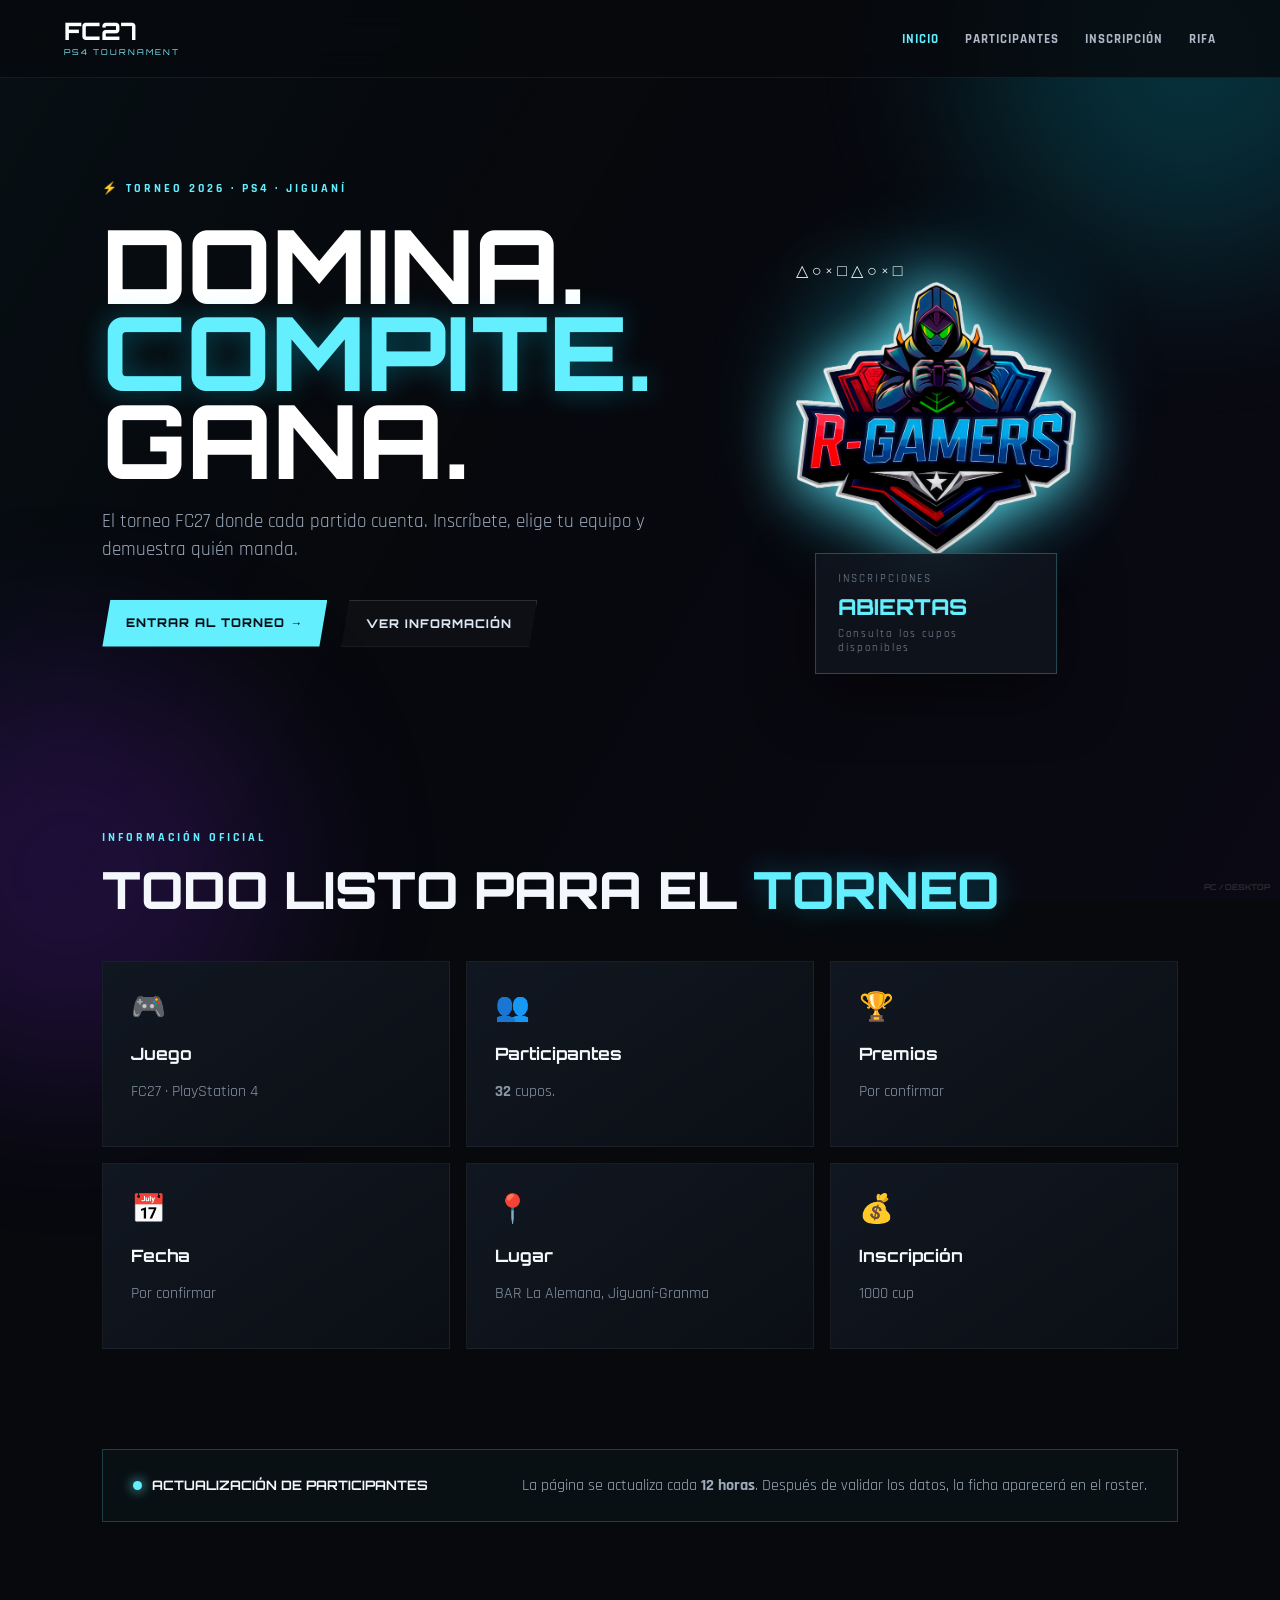
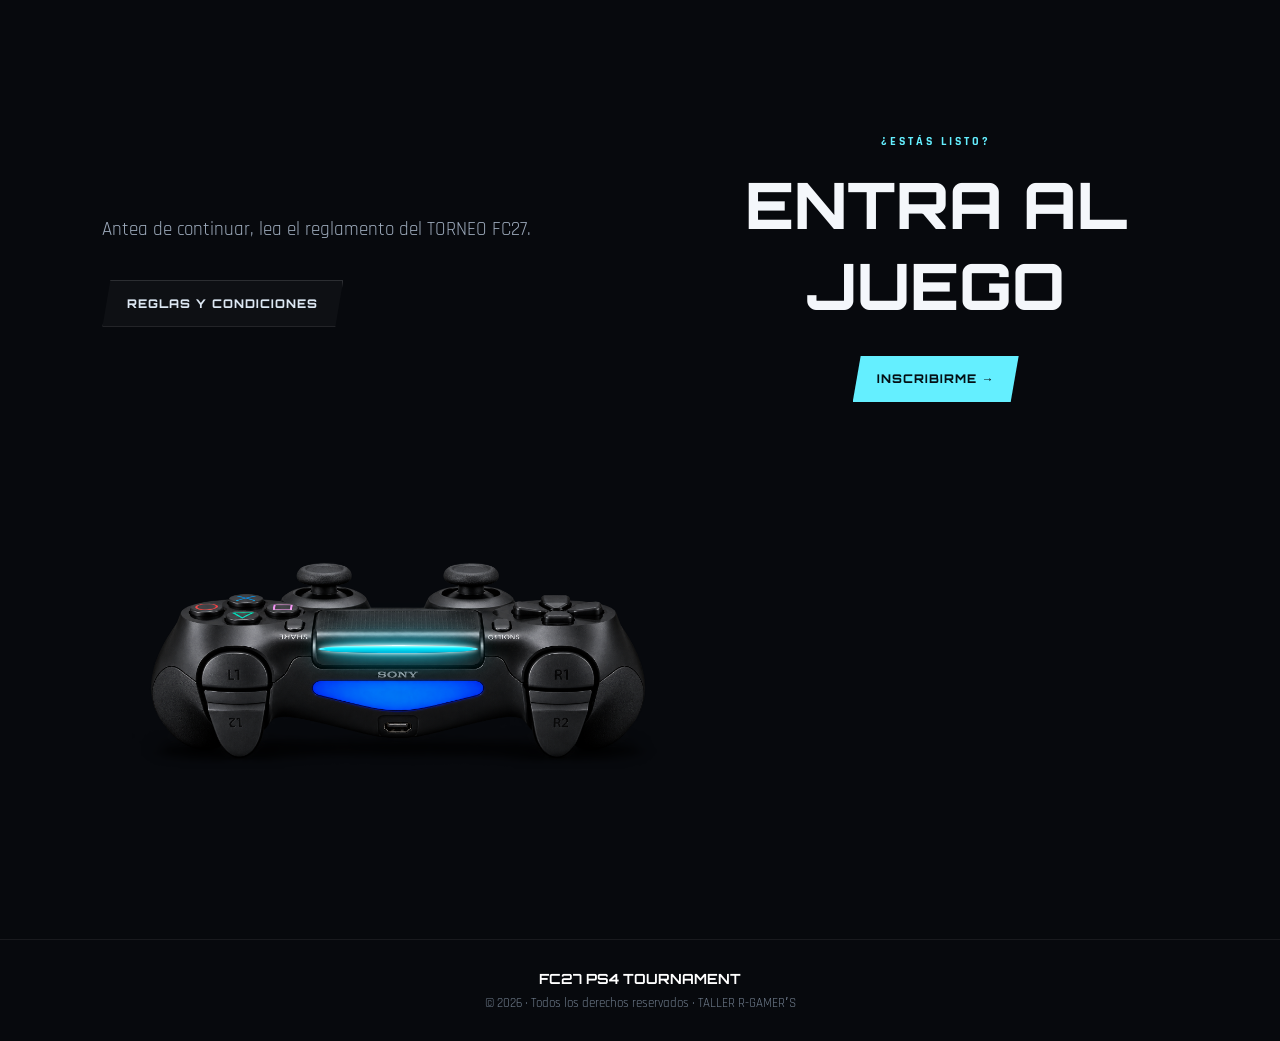
==== index.html @ b387e24f "Update index.html" ====
<!DOCTYPE html>
<html lang="es">
<head>

<meta charset="UTF-8">
<meta name="viewport" content="width=device-width, initial-scale=1.0">
<meta name="description" content="Torneo FC27 Jiguaní, Granma, Cuba. Participantes, inscripción, cupos disponibles y novedades del torneo FC27 PS4.">
<meta name="keywords" content="torneofc27, torneo fc27, torneo fc27 Jiguaní, torneo Jiguaní, FC27 Jiguaní, torneo FIFA Jiguaní, FC27 PS4 Cuba, torneo PlayStation 4 Jiguaní, campeonato FC27">
<meta name="author" content="FC27 PS4 Tournament">
<meta name="robots" content="index, follow">
<meta name="theme-color" content="#07090d">
<link rel="canonical" href="/">
<link rel="preconnect" href="https://fonts.googleapis.com">
<link rel="preconnect" href="https://fonts.gstatic.com" crossorigin>
<link href="https://fonts.googleapis.com/css2?family=Orbitron:wght@500;700;800&family=Rajdhani:wght@500;600;700&display=swap" rel="stylesheet">
<link rel="stylesheet" href="css/styles.css">

<title>TORNEO FC27 | JIGUANÍ</title>
<script type="application/ld+json">
{
  "@context": "https://schema.org",
  "@type": "SportsEvent",
  "name": "Torneo FC27 Jiguaní",
  "description": "Torneo FC27 para PlayStation 4 en Jiguaní, Granma, Cuba.",
  "sport": "EA SPORTS FC",
  "location": {
    "@type": "Place",
    "name": "Jiguaní, Granma, Cuba"
  }
}
</script>
</head>
<body>

<div class="ambient ambient-1"></div>
<div class="ambient ambient-2"></div>


<header class="site-header">
    <a class="brand" href="index.html" aria-label="Inicio Torneo FC27">
        <span>FC27</span>
        <small>PS4 TOURNAMENT</small>
    </a>

    <button class="nav-toggle" type="button" aria-label="Abrir menú" aria-expanded="false">☰</button>

    <nav class="main-nav">
        <a data-nav="index.html" href="index.html">Inicio</a>
        <a data-nav="participantes.html" href="participantes.html">Participantes</a>
        <a data-nav="inscripcion.html" href="inscripcion.html">Inscripción</a>
        <a data-nav="rifa.html" href="rifa.html">Rifa</a>
    </nav>
</header>

<main>
<section class="hero">
    <div class="hero-copy">
        <p class="eyebrow">⚡ TORNEO 2026 · PS4 · JIGUANÍ</p>
        <h1>DOMINA.<br><span>COMPITE.</span><br>GANA.</h1>
        <p class="lead">El torneo FC27 donde cada partido cuenta. Inscríbete, elige tu equipo y demuestra quién manda.</p>
        <div class="hero-actions">
            <a class="btn btn-primary" href="participantes.html">ENTRAR AL TORNEO →</a>
            <a class="btn btn-ghost" href="#torneo">VER INFORMACIÓN</a>
        </div>
    </div>
    <div class="hero-art">
        <div class="controller-glow"></div>
        <div class="controller">
    <div class="playstation-particles">
        <span>△</span>
        <span>○</span>
        <span>×</span>
        <span>□</span>
        <span>△</span>
        <span>○</span>
        <span>×</span>
        <span>□</span>
    </div>

    <img src="img/logo.png" alt="FC27">
        </div>
        <div class="hero-card">
            <span>INSCRIPCIONES</span>
            <strong>ABIERTAS</strong>
            <small>Consulta los cupos disponibles</small>
        </div>
    </div>
</section>

<section id="torneo" class="section">
    <div class="section-heading">
        <p class="eyebrow">INFORMACIÓN OFICIAL</p>
        <h2>TODO LISTO PARA EL <span>TORNEO</span></h2>
    </div>
    <div class="info-grid">
        <article class="info-card"><span>🎮</span><h3>Juego</h3><p id="infoJuego">Por confirmar.</p></article>
        <article class="info-card"><span>👥</span><h3>Participantes</h3><p><strong id="infoCupos">32</strong> cupos.</p></article>
        <article class="info-card"><span>🏆</span><h3>Premios</h3><p id="infoPremios">Por confirmar.</p></article>
        <article class="info-card"><span>📅</span><h3>Fecha</h3><p id="infoFecha">Por confirmar.</p></article>
        <article class="info-card"><span>📍</span><h3>Lugar</h3><p id="infoLugar">Por confirmar.</p></article>
        <article class="info-card"><span>💰</span><h3>Inscripción</h3><p id="infoInscripcion">Por confirmar.</p></article>
    </div>
</section>

<section class="update-banner">
    <div><span class="live-dot"></span><strong>ACTUALIZACIÓN DE PARTICIPANTES</strong></div>
    <p>La página se actualiza cada <b id="updateHours">12 horas</b>. Después de validar los datos, la ficha aparecerá en el roster.</p>
</section> 
  <main>
<section class="hero">
  <div class="hero-copy">
  <p class="lead">Antea de continuar, lea el reglamento del TORNEO FC27.</p>
  <div class="hero-actions">
  <a class="btn btn-ghost" href="reglas.html">REGLAS Y CONDICIONES</a>
  </div>
</div>
<section class="cta-section">
    <p class="eyebrow">¿ESTÁS LISTO?</p>
    <h2>ENTRA AL JUEGO</h2>
    <a class="btn btn-primary" href="inscripcion.html">INSCRIBIRME →</a>
</section>
 <div class="ps4-controller">
    <img src="img/mando-ps4.png" alt="Mando PS4">
    <svg class="ps4-light" viewBox="0 0 300 55" preserveAspectRatio="none">
        <defs>
            <linearGradient id="lightGradient" x1="0" y1="0" x2="0" y2="1">
                <stop offset="0%" stop-color="#8fffff"/>
                <stop offset="45%" stop-color="#00eaff"/>
                <stop offset="100%" stop-color="#00b9d8"/>
            </linearGradient>
            <filter id="lightGlow" x="-50%" y="-100%" width="200%" height="300%">
                <feGaussianBlur stdDeviation="5" result="blur"/>
                <feMerge>
                    <feMergeNode in="blur"/>
                    <feMergeNode in="SourceGraphic"/>
                </feMerge>
            </filter>
        </defs>
        <path
            d="M24 8
               C15 9 9 17 12 27
               C15 38 27 44 43 46
               L257 46
               C274 44 286 37 289 27
               C292 17 285 9 276 8
               Z"
            fill="url(#lightGradient)"
            filter="url(#lightGlow)"
        />
    </svg>
</div>
</main>

<footer class="site-footer">
    <div class="footer-inner">
        <b>FC27 PS4 TOURNAMENT</b>
        <span>© 2026 · Todos los derechos reservados · TALLER R-GAMERʹS</span>
    </div>
</footer>

<script src="js/app.js"></script>
</body>
</html>
---- css/styles.css ----
*{box-sizing:border-box}
html{scroll-behavior:smooth}
:root{--bg:#07090d;--panel:#10151e;--panel2:#0b0f15;--text:#f4f7fb;--muted:#8f9bab;--cyan:#64efff;--cyan2:#00d9ff;--violet:#8b2cff}
body{margin:0;background:var(--bg);color:var(--text);font-family:Rajdhani,Arial,sans-serif;overflow-x:hidden}
body:before{content:"";position:fixed;inset:0;pointer-events:none;background:linear-gradient(120deg,#00eaff08,transparent 35%,#8b2cff08);z-index:-3}
.ambient{position:fixed;border-radius:50%;filter:blur(90px);opacity:.18;pointer-events:none;z-index:-2}
.ambient-1{width:420px;height:420px;background:#00eaff;top:-160px;right:-120px}
.ambient-2{width:420px;height:420px;background:#8b2cff;bottom:-180px;left:-140px}
.site-header{min-height:78px;padding:0 clamp(18px,5vw,8%);display:flex;align-items:center;justify-content:space-between;border-bottom:1px solid #ffffff12;background:#07090dcc;backdrop-filter:blur(15px);position:sticky;top:0;z-index:50}
.brand{text-decoration:none;color:#fff;display:flex;flex-direction:column;line-height:.85;font-family:Orbitron}
.brand span{font-size:24px;font-weight:800}
.brand small{font-size:8px;letter-spacing:2px;color:#7eefff;margin-top:7px}
.main-nav{display:flex;gap:26px}
.main-nav a{color:#aeb8c6;text-decoration:none;font-weight:700;letter-spacing:1px;text-transform:uppercase;font-size:13px;transition:.2s}
.main-nav a:hover,.main-nav a.active{color:var(--cyan)}
.nav-toggle{display:none;background:transparent;border:1px solid #ffffff20;color:#fff;font-size:22px;padding:7px 10px;cursor:pointer}
.hero{min-height:650px;padding:80px clamp(24px,8vw,8%);display:grid;grid-template-columns:1.1fr .9fr;align-items:center}
.hero-copy{max-width:760px}.eyebrow{color:var(--cyan);letter-spacing:3px;font-weight:800;font-size:12px}
.hero h1{font:800 clamp(58px,8vw,110px)/.85 Orbitron;margin:25px 0;color:#fff}
.hero h1 span,h1 span,h2 span{color:var(--cyan);text-shadow:0 0 28px #00d9ff55}
.lead{max-width:600px;color:#9ca9ba;font-size:19px;line-height:1.5}
.hero-actions{display:flex;gap:14px;margin-top:35px;flex-wrap:wrap}
.btn{display:inline-flex;align-items:center;justify-content:center;text-decoration:none;border:0;cursor:pointer;padding:15px 24px;font-family:Orbitron;font-weight:800;letter-spacing:1px;font-size:12px;clip-path:polygon(8px 0,100% 0,calc(100% - 8px) 100%,0 100%);transition:.2s}
.btn:hover{transform:translateY(-2px)}
.btn-primary{background:var(--cyan);color:#041015;box-shadow:0 0 30px #00d9ff2b}
.btn-primary:hover{box-shadow:0 0 35px #00d9ff66}
.btn-ghost{border:1px solid #ffffff20;color:#dce7f3;background:#ffffff08}
.hero-art{height:500px;position:relative;display:flex;align-items:center;justify-content:center}
.controller-glow{position:absolute;width:330px;height:330px;background:#00d9ff22;border-radius:50%;filter:blur(35px)}
.controller1{font-size:170px;filter:drop-shadow(0 0 30px var(--cyan));transform:rotate(-12deg);animation:float 4s ease-in-out infinite}
.controller {
    width: 280px;
    max-width: 75%;
    filter: drop-shadow(0 0 30px var(--cyan));
    animation: float 4s ease-in-out infinite;
}

.controller img {
    display: block;
    width: 100%;
    height: auto;
}
@keyframes float{50%{transform:translateY(-18px) rotate(-8deg)}}
.hero-card{
    position:absolute;
    left:50%;
    transform:translateX(-50%);
    bottom:-16px;
    padding:18px 22px;
    background:#10151ed9;
    border:1px solid #64efff44;
    backdrop-filter:blur(15px);
    box-shadow:0 20px 60px #0008;
}
.hero-card span,.hero-card small{display:block;color:#8493a4;font-size:11px;letter-spacing:2px}
.hero-card strong{display:block;color:var(--cyan);font:800 22px Orbitron;margin:7px 0}
.section{padding:80px clamp(24px,8vw,8%)}.page{min-height:calc(100vh - 78px)}
.section-heading h1,.section-heading h2{font:800 clamp(30px,4vw,54px) Orbitron;margin:12px 0}
.section-heading p:not(.eyebrow){color:#8491a2;font-size:18px;line-height:1.5}
.center{text-align:center}.center>p:not(.eyebrow){margin-left:auto;margin-right:auto;max-width:720px}
.info-grid{display:grid;grid-template-columns:repeat(3,1fr);gap:16px;margin-top:40px}
.info-card{padding:28px;background:linear-gradient(145deg,#111721,#0b0f15);border:1px solid #ffffff0d;min-height:160px;transition:.25s}
.info-card:hover{transform:translateY(-4px);border-color:#64efff35}.info-card span{font-size:28px}.info-card h3{font:700 17px Orbitron}.info-card p{color:#8997a8}
.update-banner{margin:20px clamp(24px,8vw,8%);padding:25px 30px;border:1px solid #64efff35;background:#64efff08;display:flex;justify-content:space-between;gap:25px;align-items:center}.update-banner strong{font-family:Orbitron;font-size:13px}.update-banner p{color:#9eabba;margin:0}.live-dot,.status-dot{display:inline-block;width:9px;height:9px;border-radius:50%;background:var(--cyan);box-shadow:0 0 12px var(--cyan);margin-right:10px}
.cta-section{text-align:center;padding:100px 20px}.cta-section h2{font:800 clamp(34px,5vw,64px) Orbitron;margin:15px 0 30px}
.page-hero{padding:75px clamp(24px,8vw,8%) 20px}
.roster-section{padding-top:30px}.roster-toolbar{display:flex;justify-content:space-between;align-items:center;gap:20px;margin-bottom:30px;padding:18px 20px;background:#ffffff06;border:1px solid #ffffff10}
.roster{display:grid;grid-template-columns:repeat(4,minmax(0,1fr));gap:16px}
.player-card{position:relative;overflow:hidden;min-height:300px;border:1px solid #ffffff12;background:linear-gradient(145deg,#121925,#090d13);transition:.25s}
.player-card:hover{transform:translateY(-4px);border-color:#64efff55;box-shadow:0 15px 40px #0008}
.player-photo{height:150px;display:flex;align-items:center;justify-content:center;background:radial-gradient(circle at center,#64efff18,transparent 65%);overflow:hidden}
.player-photo img{width:100%;height:100%;object-fit:cover}.avatar-fallback{font-size:65px;filter:drop-shadow(0 0 18px var(--cyan))}
.player-number{position:absolute;top:12px;right:12px;font:700 12px Orbitron;color:var(--cyan);background:#07090dcc;padding:6px 9px}
.player-info{padding:18px}.player-info>span1{font-size:10px;letter-spacing:2px;color:#56d229}.player-info h3{font:700 20px Orbitron;margin:8px 0}.player-info p{color:#7f8b9a;margin:5px 0}.player-info strong{color:var(--cyan)}
.player-card.empty{min-height:300px;display:flex;flex-direction:column;align-items:center;justify-content:center;text-align:center;border-style:dashed;color:#768496}
.empty-icon{font:45px;font-family:Orbitron;color:var(--cyan);margin-bottom:10px}.player-card.empty span{font-size:11px;letter-spacing:2px}.player-card.empty h3{font:700 18px Orbitron;color:#dce7f3}.player-card.empty a{color:var(--cyan);font:700 11px Orbitron;text-decoration:none;margin-top:8px}
.registration-layout{display:grid;grid-template-columns:1.25fr .75fr;gap:28px;max-width:1200px;margin:20px auto 80px;padding:0 24px}.single-registration{align-items:start}
.steps{display:grid;gap:12px}.step{display:grid;grid-template-columns:55px 1fr;gap:18px;padding:22px;background:linear-gradient(145deg,#111721,#0b0f15);border:1px solid #ffffff0d}.step>b{font:800 20px Orbitron;color:var(--cyan)}.step h3{font:700 16px Orbitron;margin:0 0 8px}.step p{margin:0;color:#8997a8;line-height:1.5}
.payment-card{padding:30px;background:linear-gradient(145deg,#121925,#0a0e14);border:1px solid #64efff2b;box-shadow:0 20px 60px #0007;position:sticky;top:100px}.tag{font-size:10px;letter-spacing:2px;color:var(--cyan)}.payment-card h2{font:800 34px Orbitron;margin:15px 0 22px}.payment-card p{color:#9ba7b6;line-height:1.5}.payment-card .privacy-note{display:block;color:#697687;margin-top:15px;line-height:1.4}.full{width:100%}
.help-float{position:fixed;right:24px;bottom:24px;width:58px;height:58px;border-radius:50%;border:1px solid #64efff66;background:var(--cyan);color:#041015;font:800 25px Orbitron;cursor:pointer;box-shadow:0 0 30px #00d9ff55;z-index:70}
.help-panel{position:fixed;inset:0;background:#0009;backdrop-filter:blur(8px);z-index:80;padding:24px;display:flex;align-items:center;justify-content:center}.help-panel[hidden]{display:none}
.help-panel-inner{position:relative;width:min(520px,100%);max-height:90vh;overflow:auto;padding:35px;background:#0d121a;border:1px solid #64efff44;box-shadow:0 30px 100px #000}
.help-panel h2{font:800 30px Orbitron}.help-panel li{margin:9px 0;color:#b5c0cc}.help-note{color:#8997a8;line-height:1.5}.help-close{position:absolute;right:15px;top:10px;background:transparent;border:0;color:#fff;font-size:32px;cursor:pointer}
.site-footer{margin-top:60px;border-top:1px solid #ffffff12;background:#07090d;padding:30px 20px;text-align:center}.footer-inner{display:flex;flex-direction:column;align-items:center;justify-content:center;gap:8px}.footer-inner b{font:700 14px Orbitron;color:#fff}.footer-inner span{color:#6f7c8c;font-size:13px}
.ps4-controller {
    position:relative;
    width:min(600px,90%);
    margin:60px auto 30px;
}

.ps4-controller img {
    display:block;
    width:100%;
    height:auto;
}

.ps4-light {
    position: absolute;

    /* POSICIÓN SOBRE LA BARRA DEL MANDO */
    left: 50%;
    top: 40%;

    /* TAMAÑO */
    width: 30%;
    height: 4%;

    /* FORMA */
    transform: translateX(-50%) skewX(-8deg);
    border-radius: 50%;

    /* LUZ */
    background: linear-gradient(
        180deg,
        #ffffff 0%,
        #bfffff 20%,
        #64efff 50%,
        #00d9ff 80%,
        #00a9d4 100%
    );

    /* BRILLO */
    box-shadow:
        0 0 4px #ffffff,
        0 0 10px #64efff,
        0 0 20px #00d9ff,
        0 0 35px #00d9ff;

    pointer-events: none;
    z-index: 3;

    /* PULSO CONTINUO */
    animation: ps4LightPulse 1.8s ease-in-out infinite;
}


@keyframes ps4LightPulse {

    0%, 100% {
        opacity: 0.45;

        box-shadow:
            0 0 3px #ffffff,
            0 0 8px #64efff,
            0 0 16px #00d9ff;
    }

    50% {
        opacity: 1;

        box-shadow:
            0 0 6px #ffffff,
            0 0 15px #64efff,
            0 0 30px #00d9ff,
            0 0 50px #00d9ff;
    }
}
@media(max-width:1050px){.roster{grid-template-columns:repeat(3,minmax(0,1fr))}.info-grid{grid-template-columns:repeat(2,1fr)}}
@media(max-width:800px){.site-header{min-height:68px}.nav-toggle{display:block}.main-nav{display:none;position:absolute;top:68px;left:0;right:0;padding:15px 20px;flex-direction:column;gap:0;background:#07090df5;border-bottom:1px solid #ffffff12;backdrop-filter:blur(15px)}.main-nav.open{display:flex}.main-nav a{padding:14px 5px;border-bottom:1px solid #ffffff08}.hero{grid-template-columns:1fr;min-height:auto;padding-top:60px}.hero-art{height:340px}.controller{width: 220px; max-width: 75%;}.hero-card{left:50%;right:auto;transform:translateX(-50%);bottom:20px;}.registration-layout{grid-template-columns:1fr}.payment-card{position:relative;top:auto}.roster{grid-template-columns:repeat(2,minmax(0,1fr))}.roster-toolbar{align-items:flex-start;flex-direction:column}}
@media(max-width:520px){.brand span{font-size:20px}.brand small{font-size:7px}.hero{padding:48px 20px}.hero h1{font-size:clamp(45px,15vw,70px)}.lead{font-size:17px}.hero-actions{flex-direction:column}.hero-actions .btn{width:100%}.section{padding:55px 20px}.info-grid{grid-template-columns:1fr}.update-banner{margin:15px 20px;padding:20px;flex-direction:column;align-items:flex-start}.roster{grid-template-columns:1fr}.page-hero{padding:50px 20px 10px}.registration-layout{padding:0 20px}.step{grid-template-columns:42px 1fr;padding:18px}.payment-card{padding:24px}.help-float{right:18px;bottom:18px;width:54px;height:54px}}
@media(min-width:801px){body:after{content:"PC / DESKTOP";position:fixed;bottom:8px;right:10px;color:#ffffff22;font:700 8px Orbitron;pointer-events:none}}
@media(max-width:800px){body:after{content:"MOBILE / TABLET";position:fixed;bottom:8px;right:10px;color:#ffffff18;font:700 8px Orbitron;pointer-events:none}}
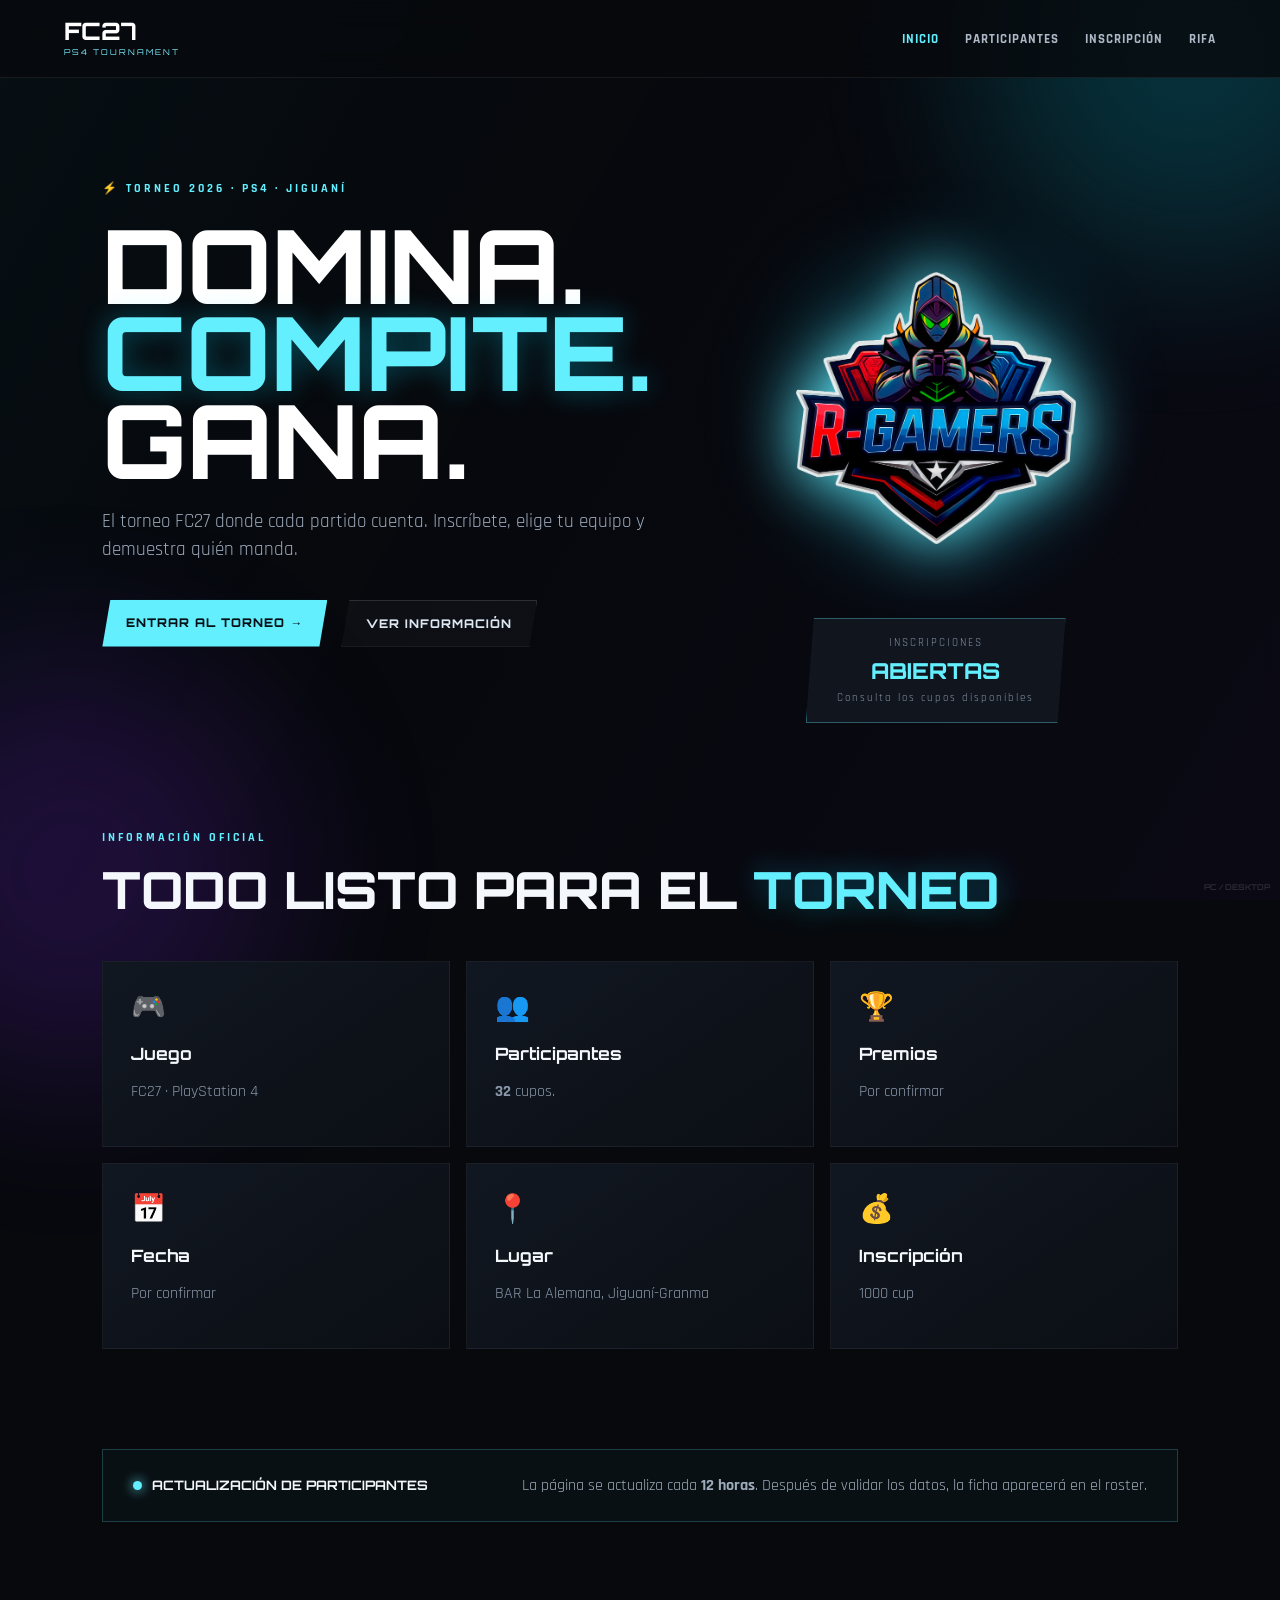
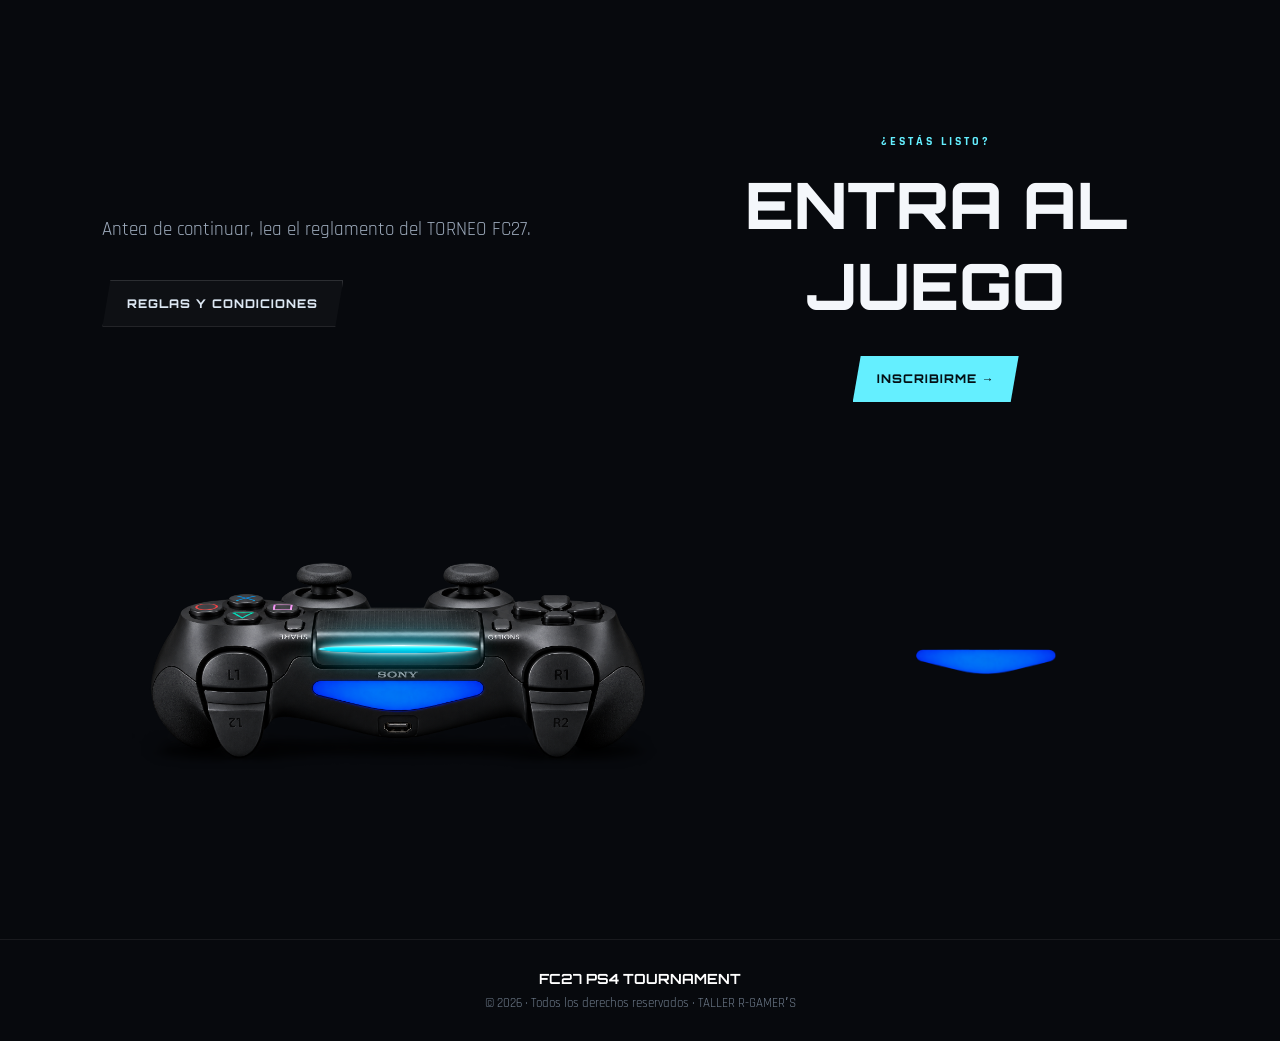
==== commit a680bf54: "Update index.html" ====
--- a/index.html
+++ b/index.html
@@ -149,6 +149,8 @@
         />
     </svg>
 </div>
+   <div class="ps4-controller">
+    <img src="img/luz.png" alt="Mando PS4">
 </main>
 
 <footer class="site-footer">
--- a/css/styles.css
+++ b/css/styles.css
@@ -29,28 +29,182 @@
 .controller-glow{position:absolute;width:330px;height:330px;background:#00d9ff22;border-radius:50%;filter:blur(35px)}
 .controller1{font-size:170px;filter:drop-shadow(0 0 30px var(--cyan));transform:rotate(-12deg);animation:float 4s ease-in-out infinite}
 .controller {
+    position: relative;
     width: 280px;
-    max-width: 75%;
+    max-width: 70%;
     filter: drop-shadow(0 0 30px var(--cyan));
-    animation: float 4s ease-in-out infinite;
+    animation: logoFloat 5s ease-in-out infinite;
+    z-index: 3;
 }
 
 .controller img {
     display: block;
     width: 100%;
     height: auto;
-}
-@keyframes float{50%{transform:translateY(-18px) rotate(-8deg)}}
-.hero-card{
-    position:absolute;
-    left:50%;
-    transform:translateX(-50%);
-    bottom:-16px;
-    padding:18px 22px;
-    background:#10151ed9;
-    border:1px solid #64efff44;
-    backdrop-filter:blur(15px);
-    box-shadow:0 20px 60px #0008;
+    position: relative;
+    z-index: 3;
+}
+.playstation-particles {
+    position: absolute;
+    inset: -45%;
+    pointer-events: none;
+    z-index: 2;
+}
+
+.playstation-particles span {
+    position: absolute;
+    font-family: Arial, sans-serif;
+    font-weight: 900;
+    font-size: 22px;
+    color: var(--cyan);
+    text-shadow:
+        0 0 6px #ffffff,
+        0 0 14px var(--cyan),
+        0 0 28px var(--cyan);
+
+    opacity: 0;
+    animation: psParticles 5s ease-in-out infinite;
+}
+.playstation-particles span:nth-child(1) {
+    left: 18%;
+    top: 55%;
+    animation-delay: 0s;
+}
+
+.playstation-particles span:nth-child(2) {
+    left: 35%;
+    top: 20%;
+    animation-delay: .8s;
+}
+
+.playstation-particles span:nth-child(3) {
+    left: 65%;
+    top: 18%;
+    animation-delay: 1.6s;
+}
+
+.playstation-particles span:nth-child(4) {
+    left: 82%;
+    top: 52%;
+    animation-delay: 2.4s;
+}
+
+.playstation-particles span:nth-child(5) {
+    left: 28%;
+    top: 75%;
+    animation-delay: 3.2s;
+}
+
+.playstation-particles span:nth-child(6) {
+    left: 72%;
+    top: 72%;
+    animation-delay: 4s;
+}
+
+.playstation-particles span:nth-child(7) {
+    left: 10%;
+    top: 35%;
+    animation-delay: 4.6s;
+}
+
+.playstation-particles span:nth-child(8) {
+    left: 88%;
+    top: 32%;
+    animation-delay: 5.2s;
+}
+@keyframes psParticles {
+
+    0% {
+        opacity: 0;
+        transform: translate(0, 0) scale(.4) rotate(0deg);
+    }
+
+    15% {
+        opacity: 1;
+    }
+
+    50% {
+        opacity: .85;
+        transform: translate(
+            calc(var(--move-x, 0px)),
+            -45px
+        ) scale(1) rotate(25deg);
+    }
+
+    80% {
+        opacity: .35;
+    }
+
+    100% {
+        opacity: 0;
+        transform: translate(
+            calc(var(--move-x, 0px)),
+            -90px
+        ) scale(.3) rotate(70deg);
+    }
+}
+@keyframes logoFloat {
+    0% {
+        transform: translate(0, 0) rotate(-2deg);
+    }
+
+    20% {
+        transform: translate(7px, -14px) rotate(2deg);
+    }
+
+    40% {
+        transform: translate(-5px, -24px) rotate(-1deg);
+    }
+
+    60% {
+        transform: translate(9px, -10px) rotate(2deg);
+    }
+
+    80% {
+        transform: translate(-7px, -20px) rotate(-2deg);
+    }
+
+    100% {
+        transform: translate(0, 0) rotate(-2deg);
+    }
+}
+.hero-card {
+    position: absolute;
+    left: 50%;
+    bottom: -65px;
+    transform: translateX(-50%);
+
+    width: 260px;
+    padding: 18px 24px;
+
+    text-align: center;
+
+    background: var(--panel);
+
+    border: 0;
+
+    clip-path: polygon(
+        8px 0,
+        100% 0,
+        calc(100% - 8px) 100%,
+        0 100%
+    );
+
+    box-shadow:
+        0 0 25px #00d9ff22,
+        0 20px 50px #0008;
+
+    backdrop-filter: blur(15px);
+
+    z-index: 4;        
+}
+.hero-card::before {
+    content: "";
+    position: absolute;
+    inset: 0;
+    border: 1px solid #64efff55;
+    clip-path: inherit;
+    pointer-events: none;
 }
 .hero-card span,.hero-card small{display:block;color:#8493a4;font-size:11px;letter-spacing:2px}
 .hero-card strong{display:block;color:var(--cyan);font:800 22px Orbitron;margin:7px 0}
@@ -156,7 +310,7 @@
     }
 }
 @media(max-width:1050px){.roster{grid-template-columns:repeat(3,minmax(0,1fr))}.info-grid{grid-template-columns:repeat(2,1fr)}}
-@media(max-width:800px){.site-header{min-height:68px}.nav-toggle{display:block}.main-nav{display:none;position:absolute;top:68px;left:0;right:0;padding:15px 20px;flex-direction:column;gap:0;background:#07090df5;border-bottom:1px solid #ffffff12;backdrop-filter:blur(15px)}.main-nav.open{display:flex}.main-nav a{padding:14px 5px;border-bottom:1px solid #ffffff08}.hero{grid-template-columns:1fr;min-height:auto;padding-top:60px}.hero-art{height:340px}.controller{width: 220px; max-width: 75%;}.hero-card{left:50%;right:auto;transform:translateX(-50%);bottom:20px;}.registration-layout{grid-template-columns:1fr}.payment-card{position:relative;top:auto}.roster{grid-template-columns:repeat(2,minmax(0,1fr))}.roster-toolbar{align-items:flex-start;flex-direction:column}}
+@media(max-width:800px){.site-header{min-height:68px}.nav-toggle{display:block}.main-nav{display:none;position:absolute;top:68px;left:0;right:0;padding:15px 20px;flex-direction:column;gap:0;background:#07090df5;border-bottom:1px solid #ffffff12;backdrop-filter:blur(15px)}.main-nav.open{display:flex}.main-nav a{padding:14px 5px;border-bottom:1px solid #ffffff08}.hero{grid-template-columns:1fr;min-height:auto;padding-top:60px}.hero-art{height:340px}.controller{width: 220px; max-width: 72%;}.hero-card{  left: 50%;right: auto;transform: translateX(-50%);bottom: -55px;width: 230px;}.registration-layout{grid-template-columns:1fr}.payment-card{position:relative;top:auto}.roster{grid-template-columns:repeat(2,minmax(0,1fr))}.roster-toolbar{align-items:flex-start;flex-direction:column}}
 @media(max-width:520px){.brand span{font-size:20px}.brand small{font-size:7px}.hero{padding:48px 20px}.hero h1{font-size:clamp(45px,15vw,70px)}.lead{font-size:17px}.hero-actions{flex-direction:column}.hero-actions .btn{width:100%}.section{padding:55px 20px}.info-grid{grid-template-columns:1fr}.update-banner{margin:15px 20px;padding:20px;flex-direction:column;align-items:flex-start}.roster{grid-template-columns:1fr}.page-hero{padding:50px 20px 10px}.registration-layout{padding:0 20px}.step{grid-template-columns:42px 1fr;padding:18px}.payment-card{padding:24px}.help-float{right:18px;bottom:18px;width:54px;height:54px}}
 @media(min-width:801px){body:after{content:"PC / DESKTOP";position:fixed;bottom:8px;right:10px;color:#ffffff22;font:700 8px Orbitron;pointer-events:none}}
 @media(max-width:800px){body:after{content:"MOBILE / TABLET";position:fixed;bottom:8px;right:10px;color:#ffffff18;font:700 8px Orbitron;pointer-events:none}}
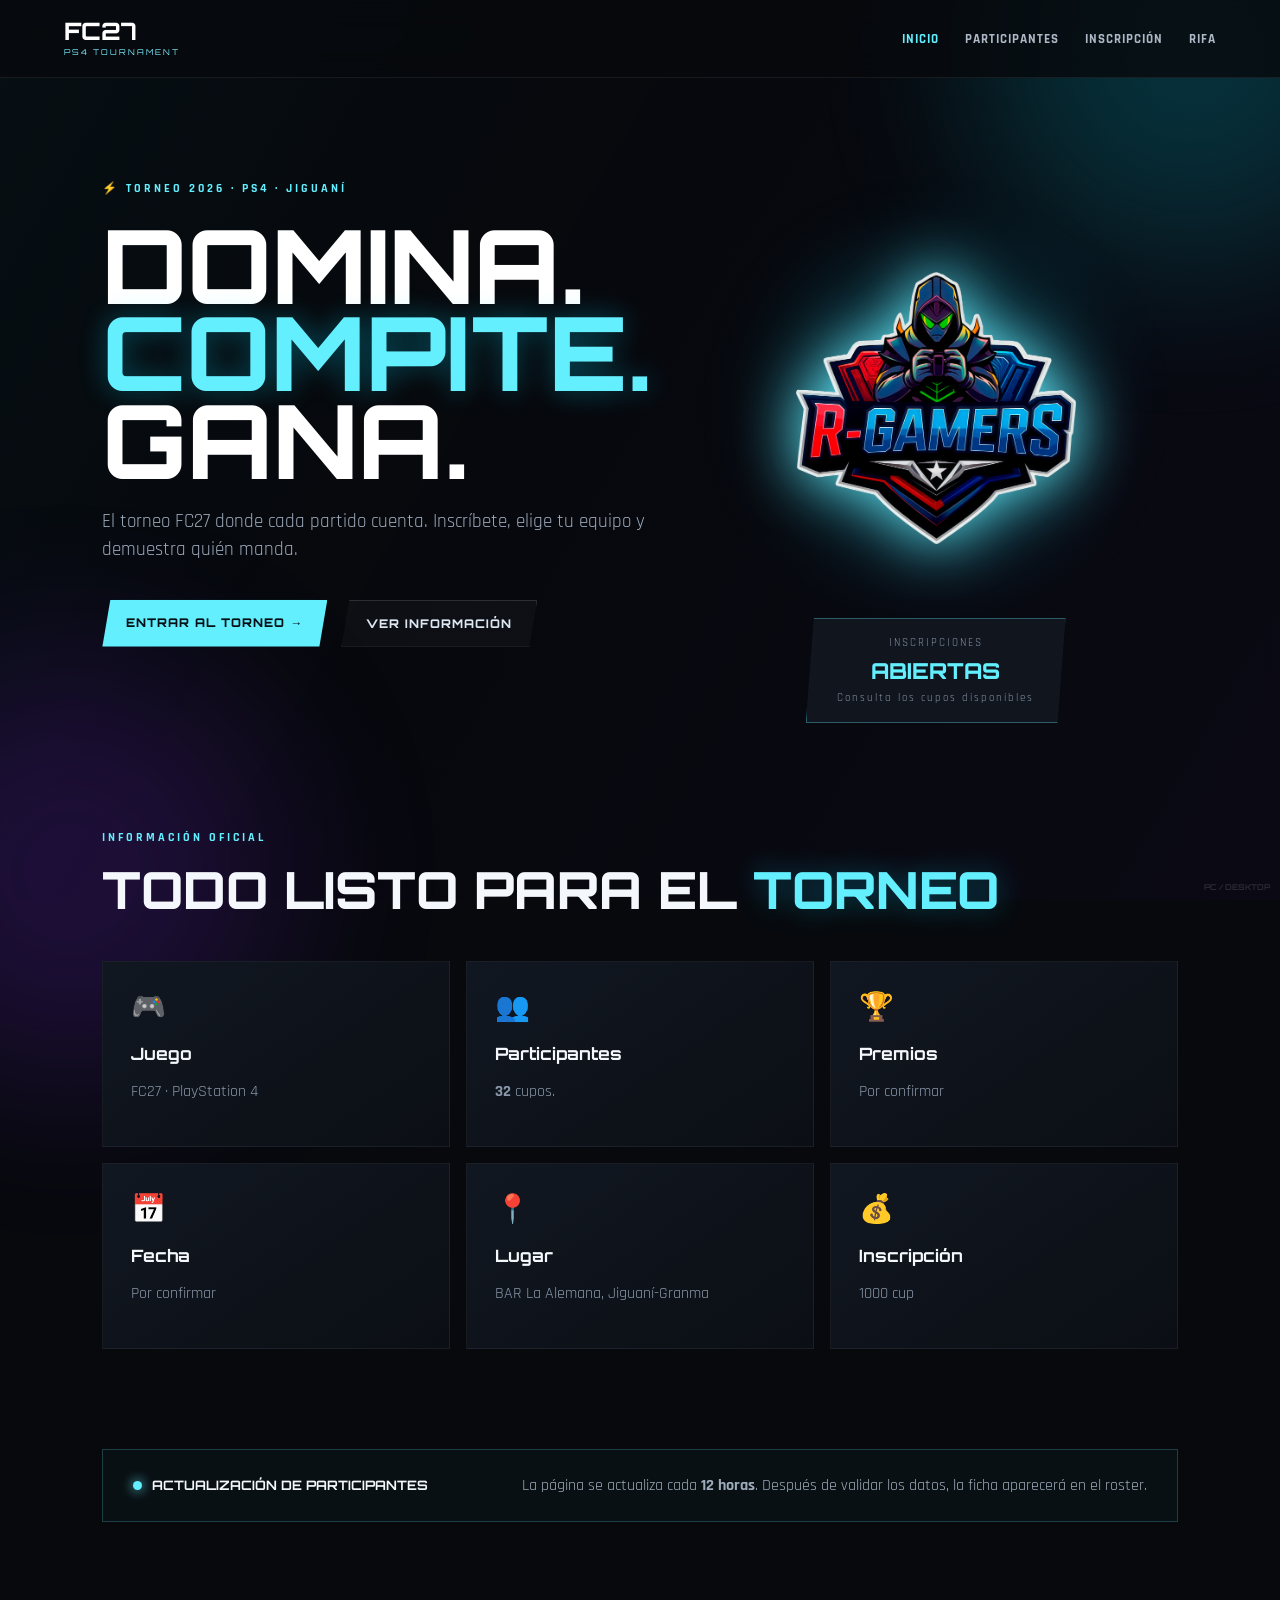
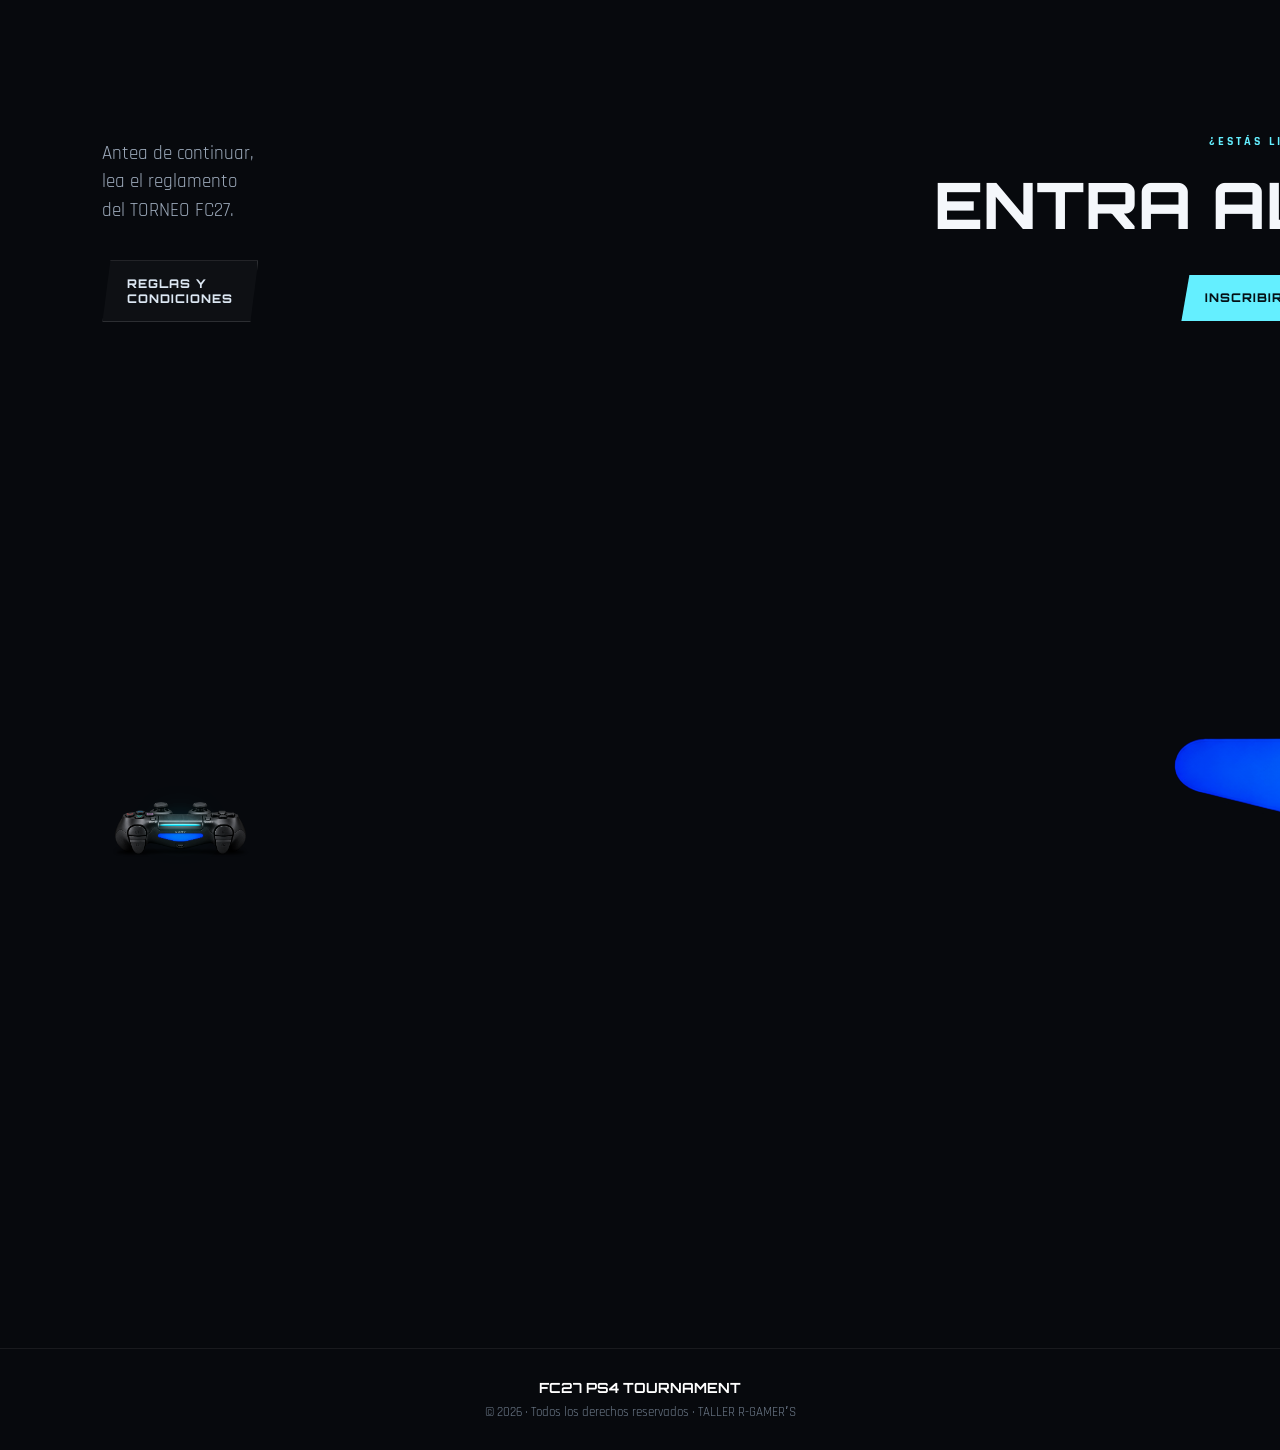
==== commit 4a17e8fb: "Update index.html" ====
--- a/index.html
+++ b/index.html
@@ -149,7 +149,7 @@
         />
     </svg>
 </div>
-   <div class="ps4-controller">
+   <div class=".ps4-luz">
     <img src="img/luz.png" alt="Mando PS4">
 </main>
 
--- a/css/styles.css
+++ b/css/styles.css
@@ -309,6 +309,17 @@
             0 0 50px #00d9ff;
     }
 }
+.ps4-luz {
+    position:relative;
+    width:min(600px,90%);
+    margin:60px auto 30px;
+}
+
+.ps4-luz img {
+    display:block;
+    width:100%;
+    height:auto;
+}
 @media(max-width:1050px){.roster{grid-template-columns:repeat(3,minmax(0,1fr))}.info-grid{grid-template-columns:repeat(2,1fr)}}
 @media(max-width:800px){.site-header{min-height:68px}.nav-toggle{display:block}.main-nav{display:none;position:absolute;top:68px;left:0;right:0;padding:15px 20px;flex-direction:column;gap:0;background:#07090df5;border-bottom:1px solid #ffffff12;backdrop-filter:blur(15px)}.main-nav.open{display:flex}.main-nav a{padding:14px 5px;border-bottom:1px solid #ffffff08}.hero{grid-template-columns:1fr;min-height:auto;padding-top:60px}.hero-art{height:340px}.controller{width: 220px; max-width: 72%;}.hero-card{  left: 50%;right: auto;transform: translateX(-50%);bottom: -55px;width: 230px;}.registration-layout{grid-template-columns:1fr}.payment-card{position:relative;top:auto}.roster{grid-template-columns:repeat(2,minmax(0,1fr))}.roster-toolbar{align-items:flex-start;flex-direction:column}}
 @media(max-width:520px){.brand span{font-size:20px}.brand small{font-size:7px}.hero{padding:48px 20px}.hero h1{font-size:clamp(45px,15vw,70px)}.lead{font-size:17px}.hero-actions{flex-direction:column}.hero-actions .btn{width:100%}.section{padding:55px 20px}.info-grid{grid-template-columns:1fr}.update-banner{margin:15px 20px;padding:20px;flex-direction:column;align-items:flex-start}.roster{grid-template-columns:1fr}.page-hero{padding:50px 20px 10px}.registration-layout{padding:0 20px}.step{grid-template-columns:42px 1fr;padding:18px}.payment-card{padding:24px}.help-float{right:18px;bottom:18px;width:54px;height:54px}}
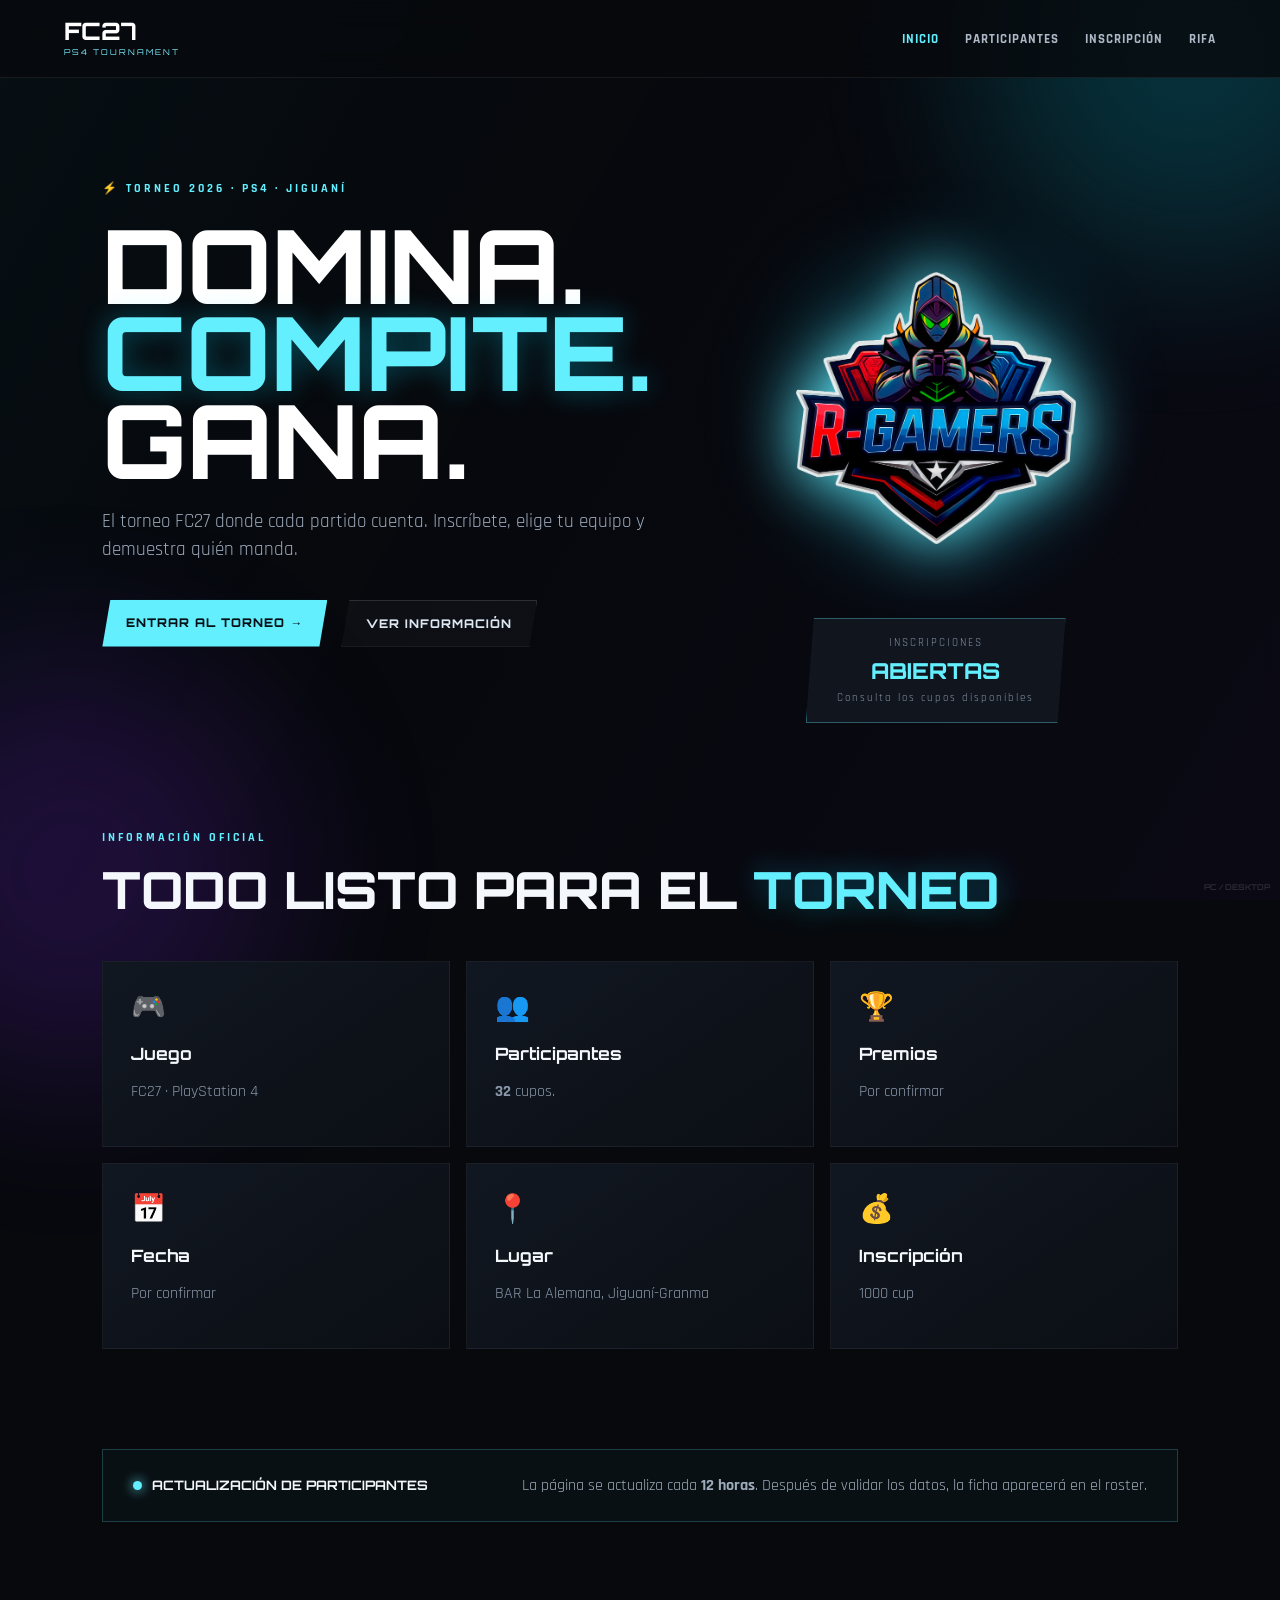
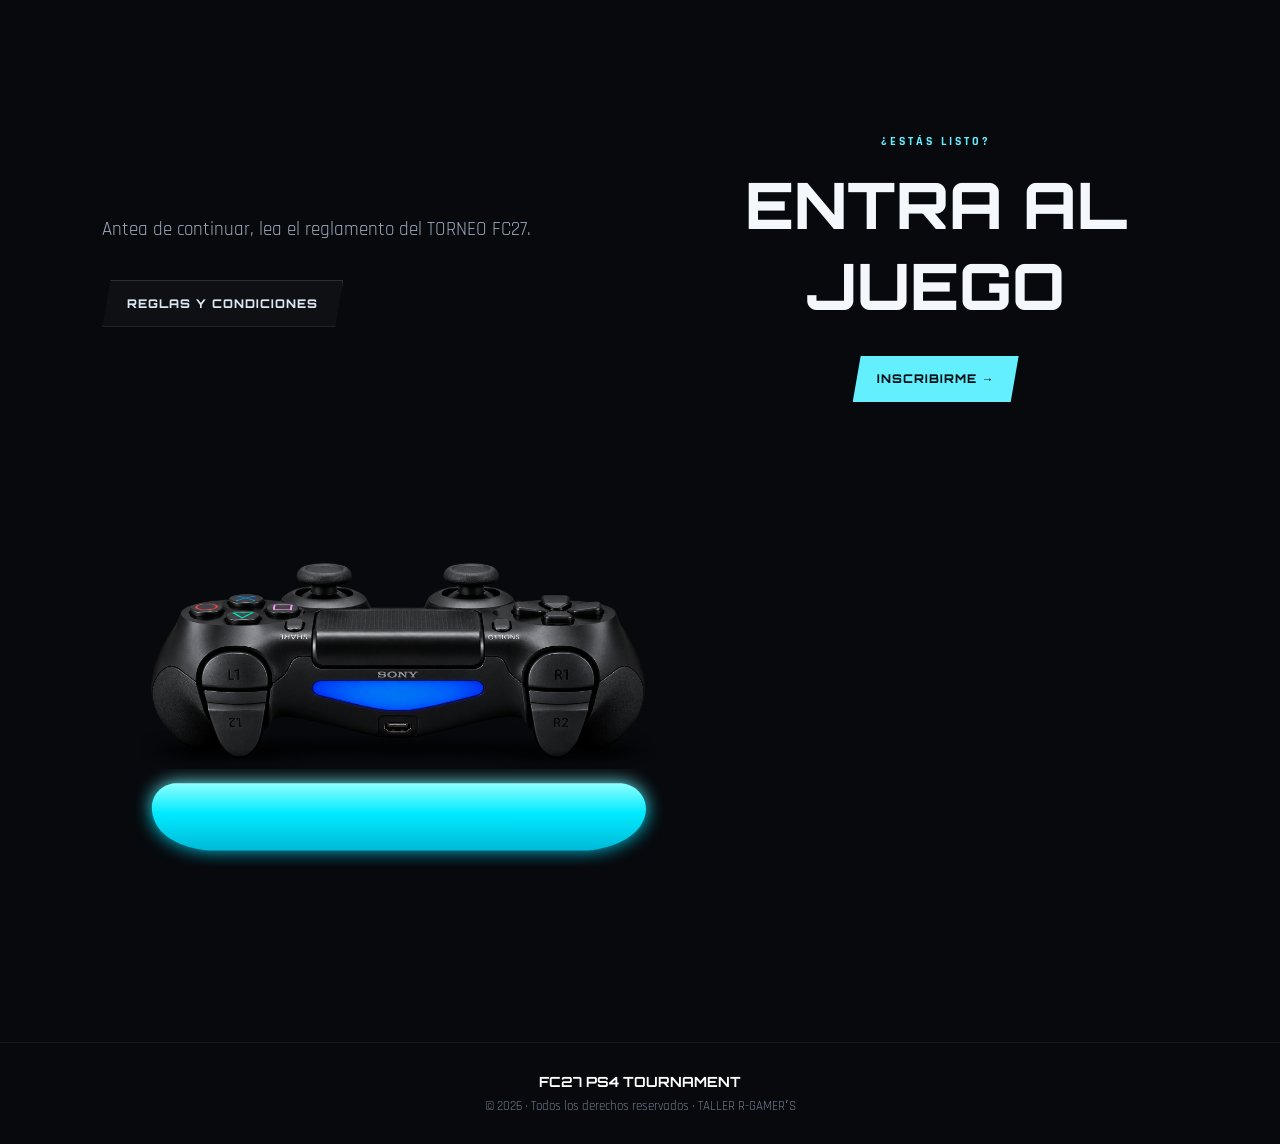
==== commit 48f56658: "Update index.html" ====
--- a/index.html
+++ b/index.html
@@ -121,7 +121,7 @@
 </section>
  <div class="ps4-controller">
     <img src="img/mando-ps4.png" alt="Mando PS4">
-    <svg class="ps4-light" viewBox="0 0 300 55" preserveAspectRatio="none">
+    <svg class="ps4-liight" viewBox="0 0 300 55" preserveAspectRatio="none">
         <defs>
             <linearGradient id="lightGradient" x1="0" y1="0" x2="0" y2="1">
                 <stop offset="0%" stop-color="#8fffff"/>
@@ -149,8 +149,6 @@
         />
     </svg>
 </div>
-   <div class=".ps4-luz">
-    <img src="img/luz.png" alt="Mando PS4">
 </main>
 
 <footer class="site-footer">
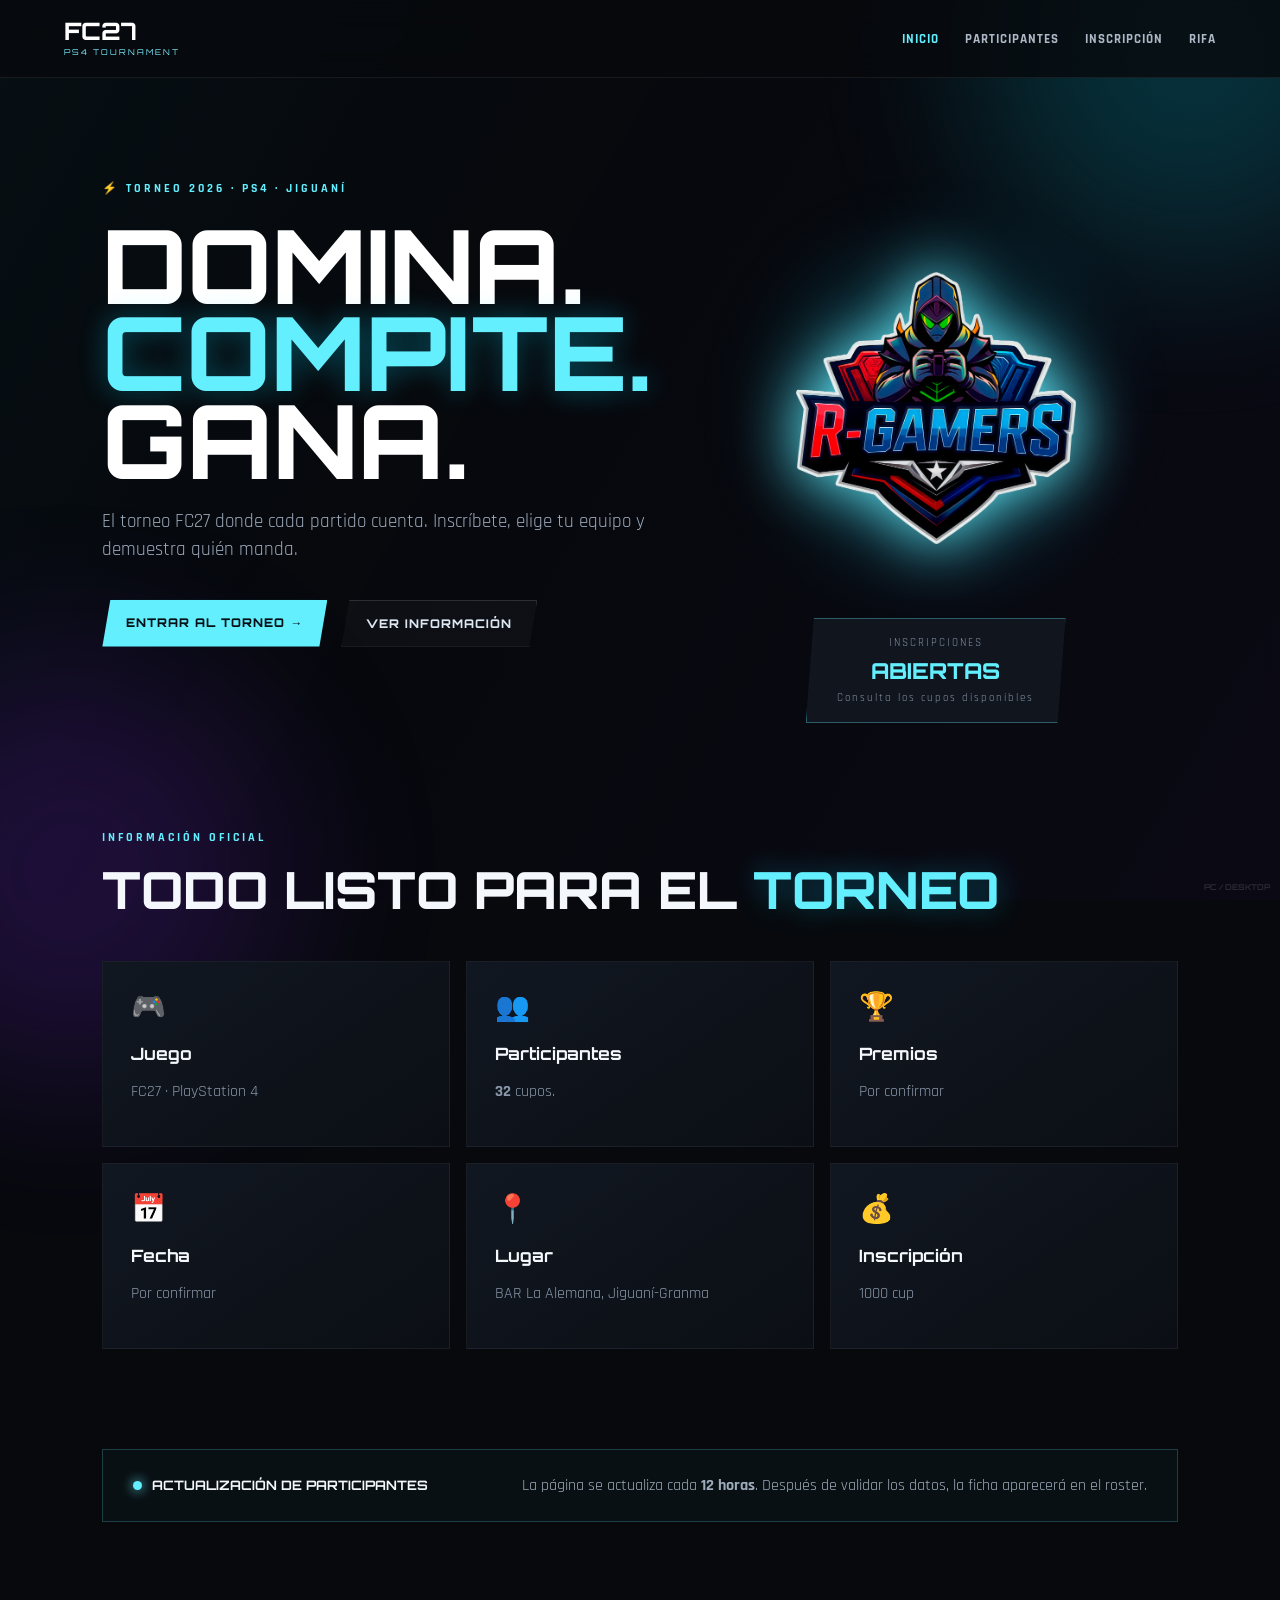
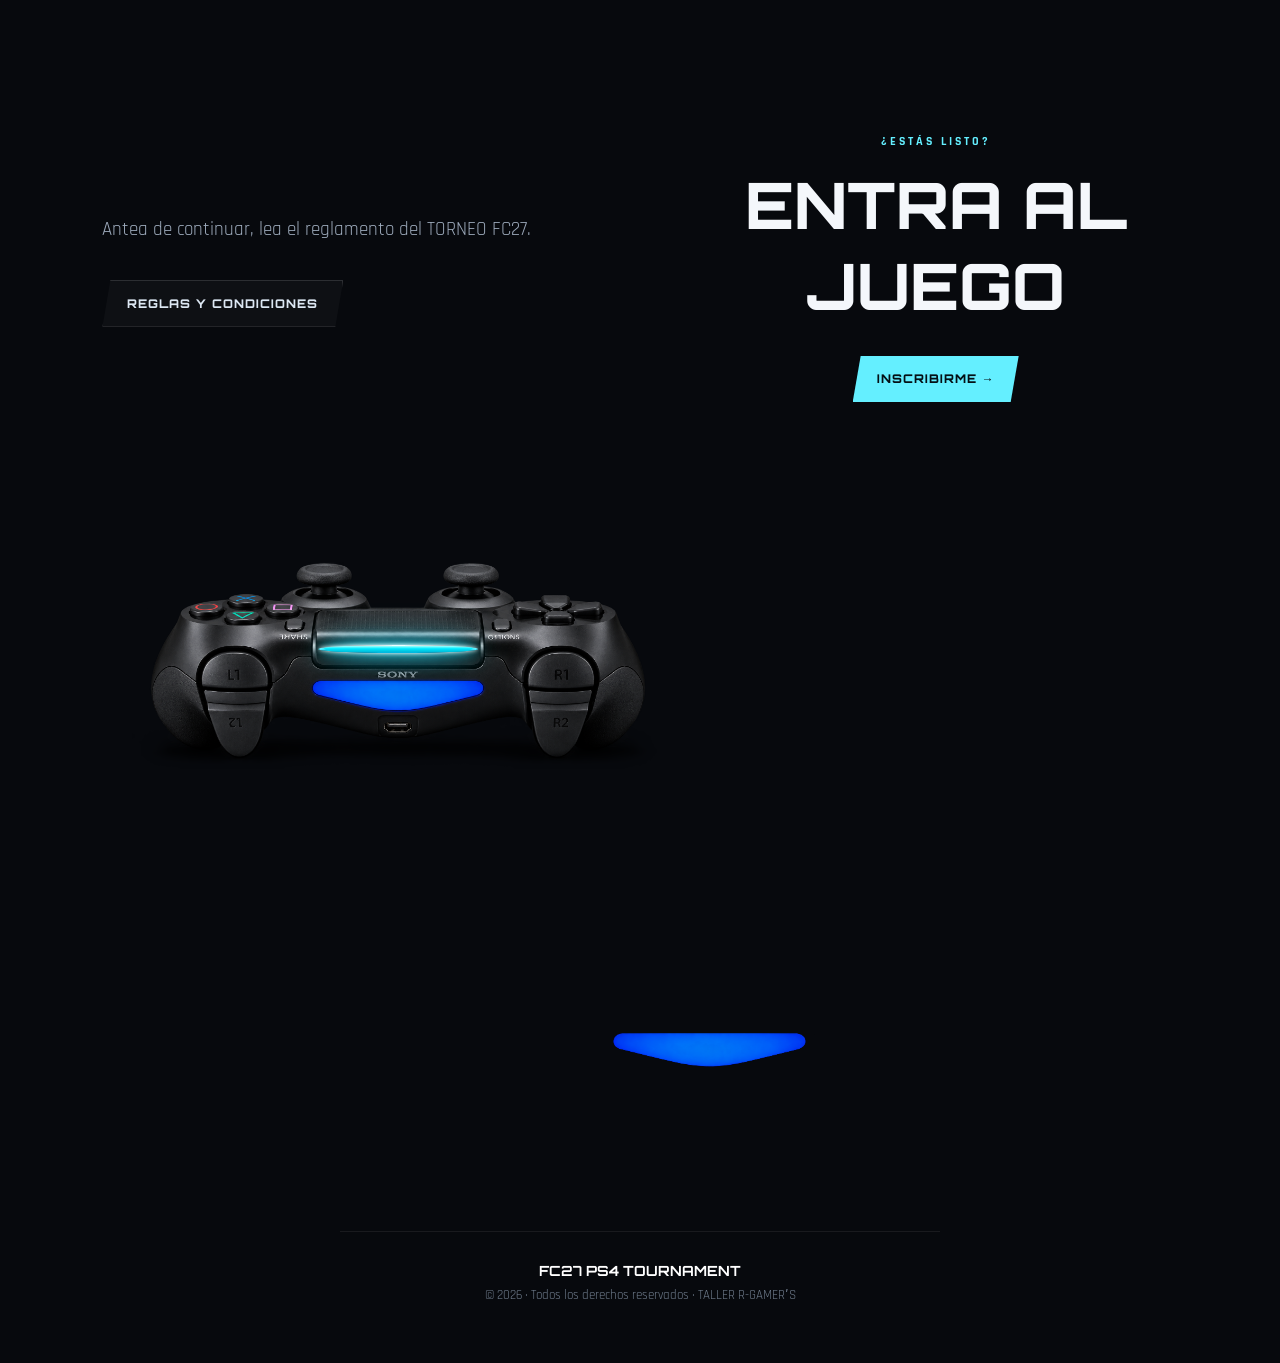
==== commit 9b628b89: "Update index.html" ====
--- a/index.html
+++ b/index.html
@@ -121,7 +121,7 @@
 </section>
  <div class="ps4-controller">
     <img src="img/mando-ps4.png" alt="Mando PS4">
-    <svg class="ps4-liight" viewBox="0 0 300 55" preserveAspectRatio="none">
+    <svg class="ps4-light" viewBox="0 0 300 55" preserveAspectRatio="none">
         <defs>
             <linearGradient id="lightGradient" x1="0" y1="0" x2="0" y2="1">
                 <stop offset="0%" stop-color="#8fffff"/>
@@ -150,7 +150,8 @@
     </svg>
 </div>
 </main>
-
+<div class="ps4-luz">
+    <img src="img/luz.png" alt="Mando PS4">
 <footer class="site-footer">
     <div class="footer-inner">
         <b>FC27 PS4 TOURNAMENT</b>
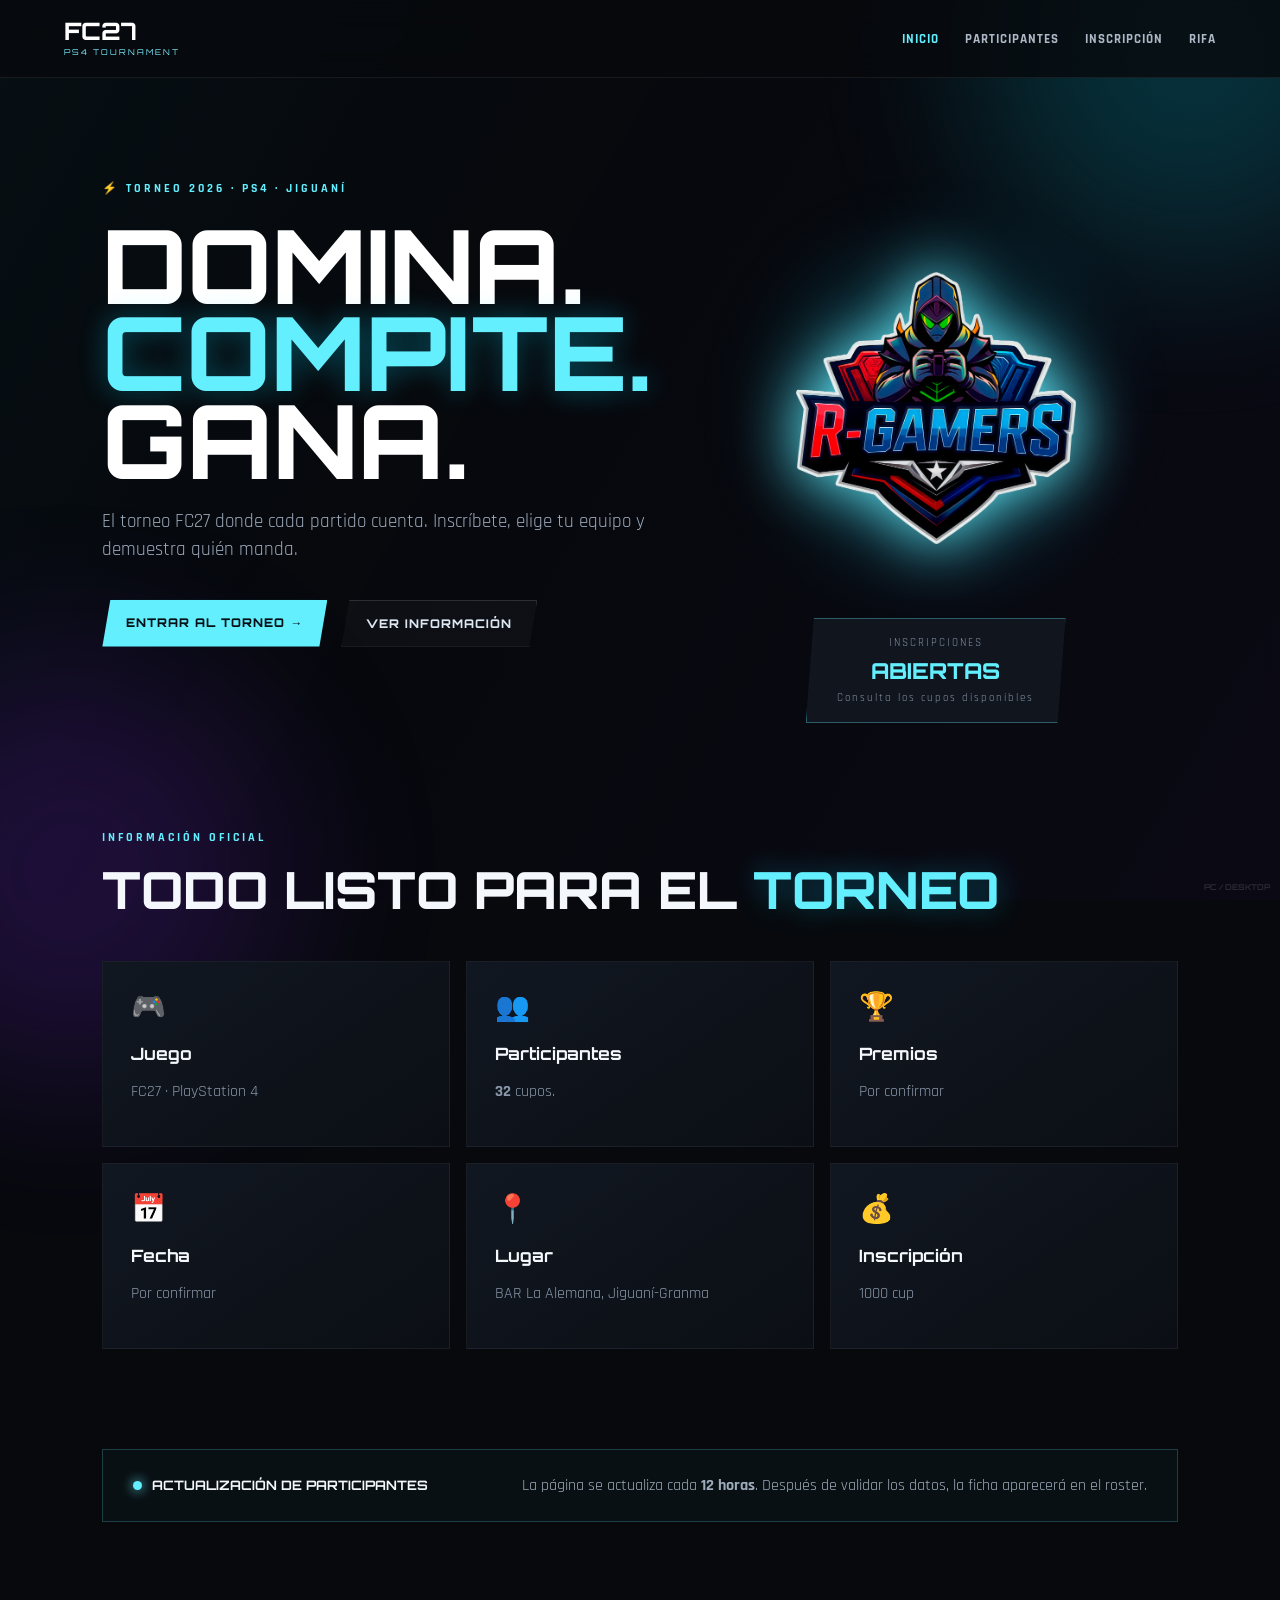
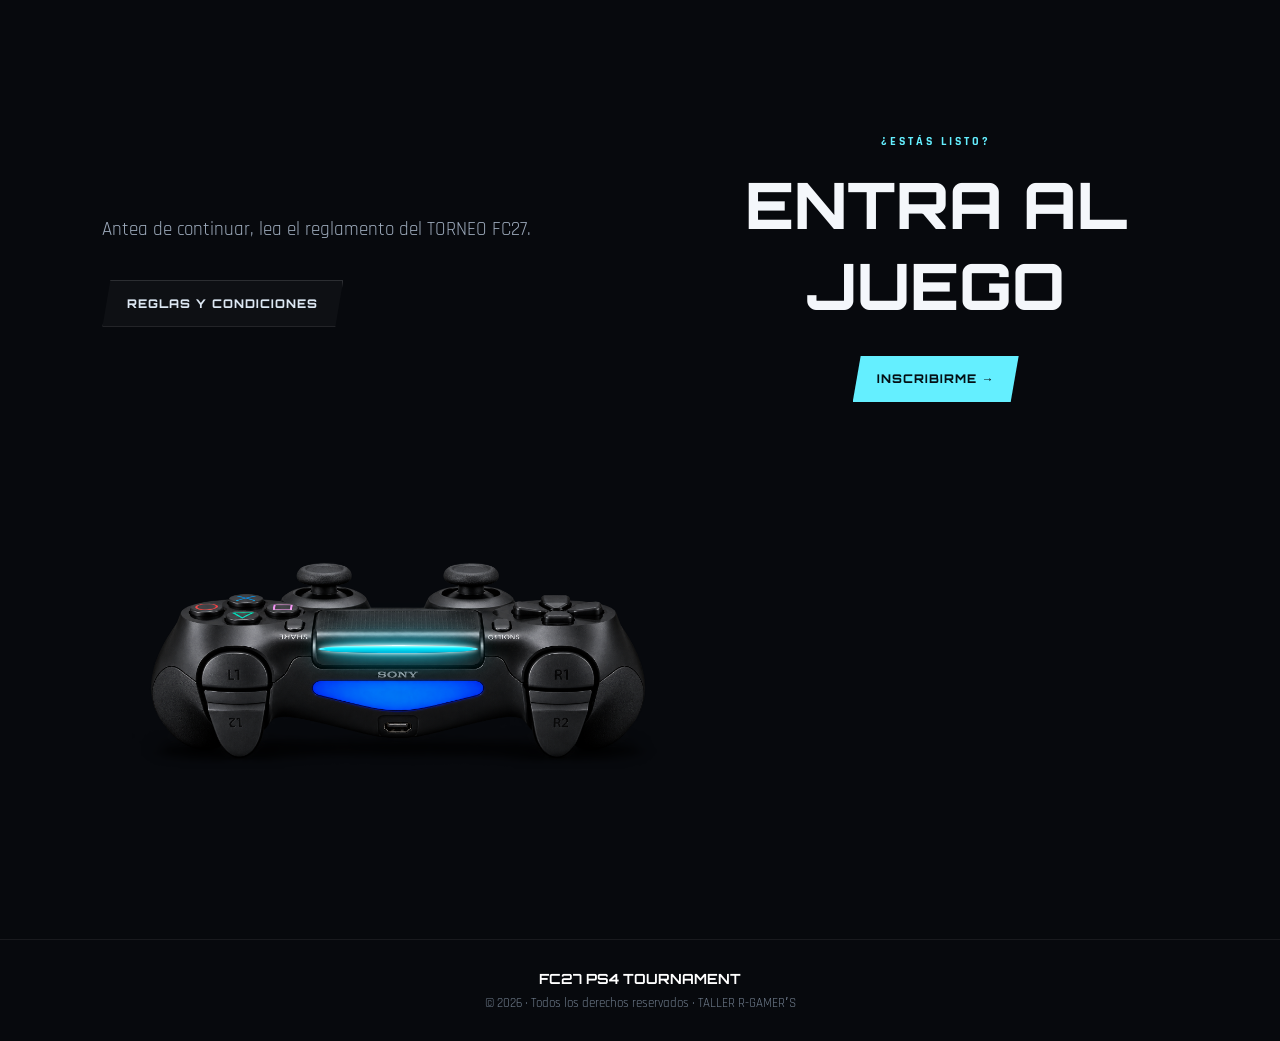
==== commit 1196caf9: "Update index.html" ====
--- a/index.html
+++ b/index.html
@@ -150,8 +150,6 @@
     </svg>
 </div>
 </main>
-<div class="ps4-luz">
-    <img src="img/luz.png" alt="Mando PS4">
 <footer class="site-footer">
     <div class="footer-inner">
         <b>FC27 PS4 TOURNAMENT</b>
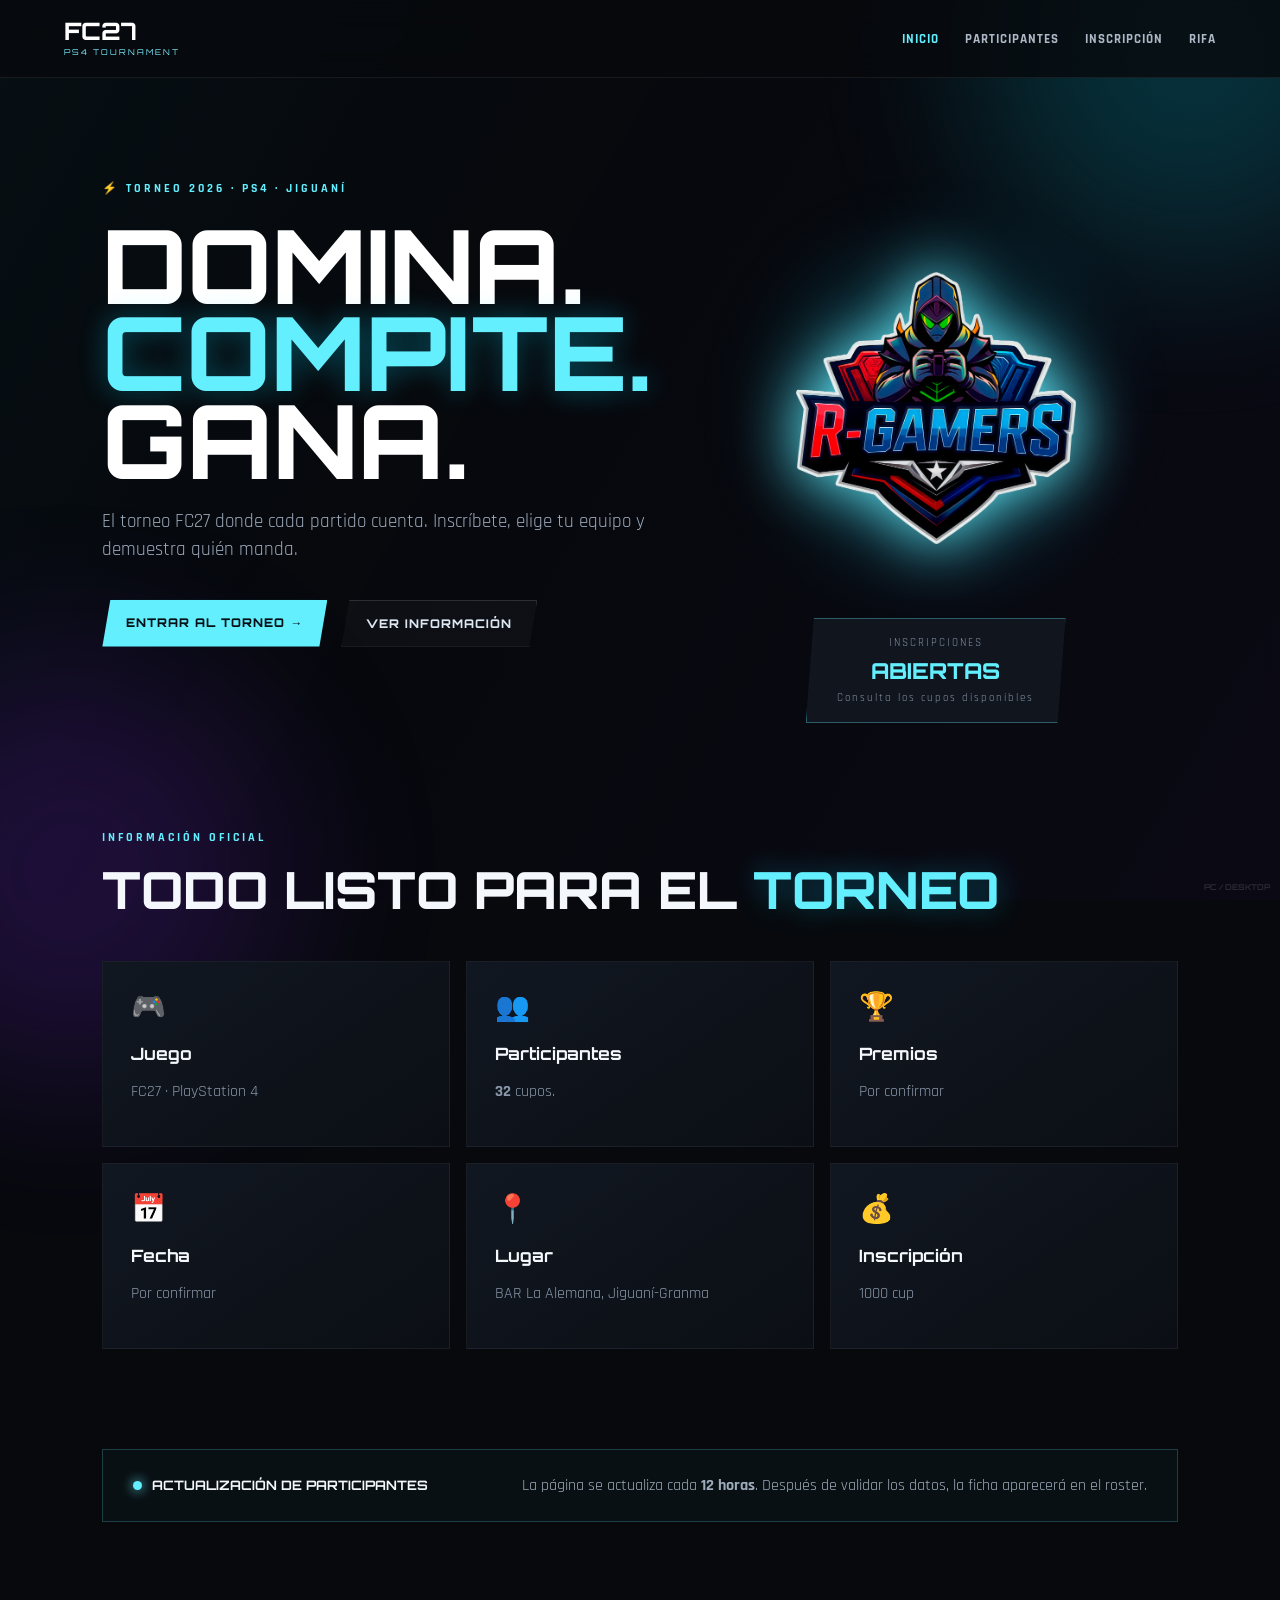
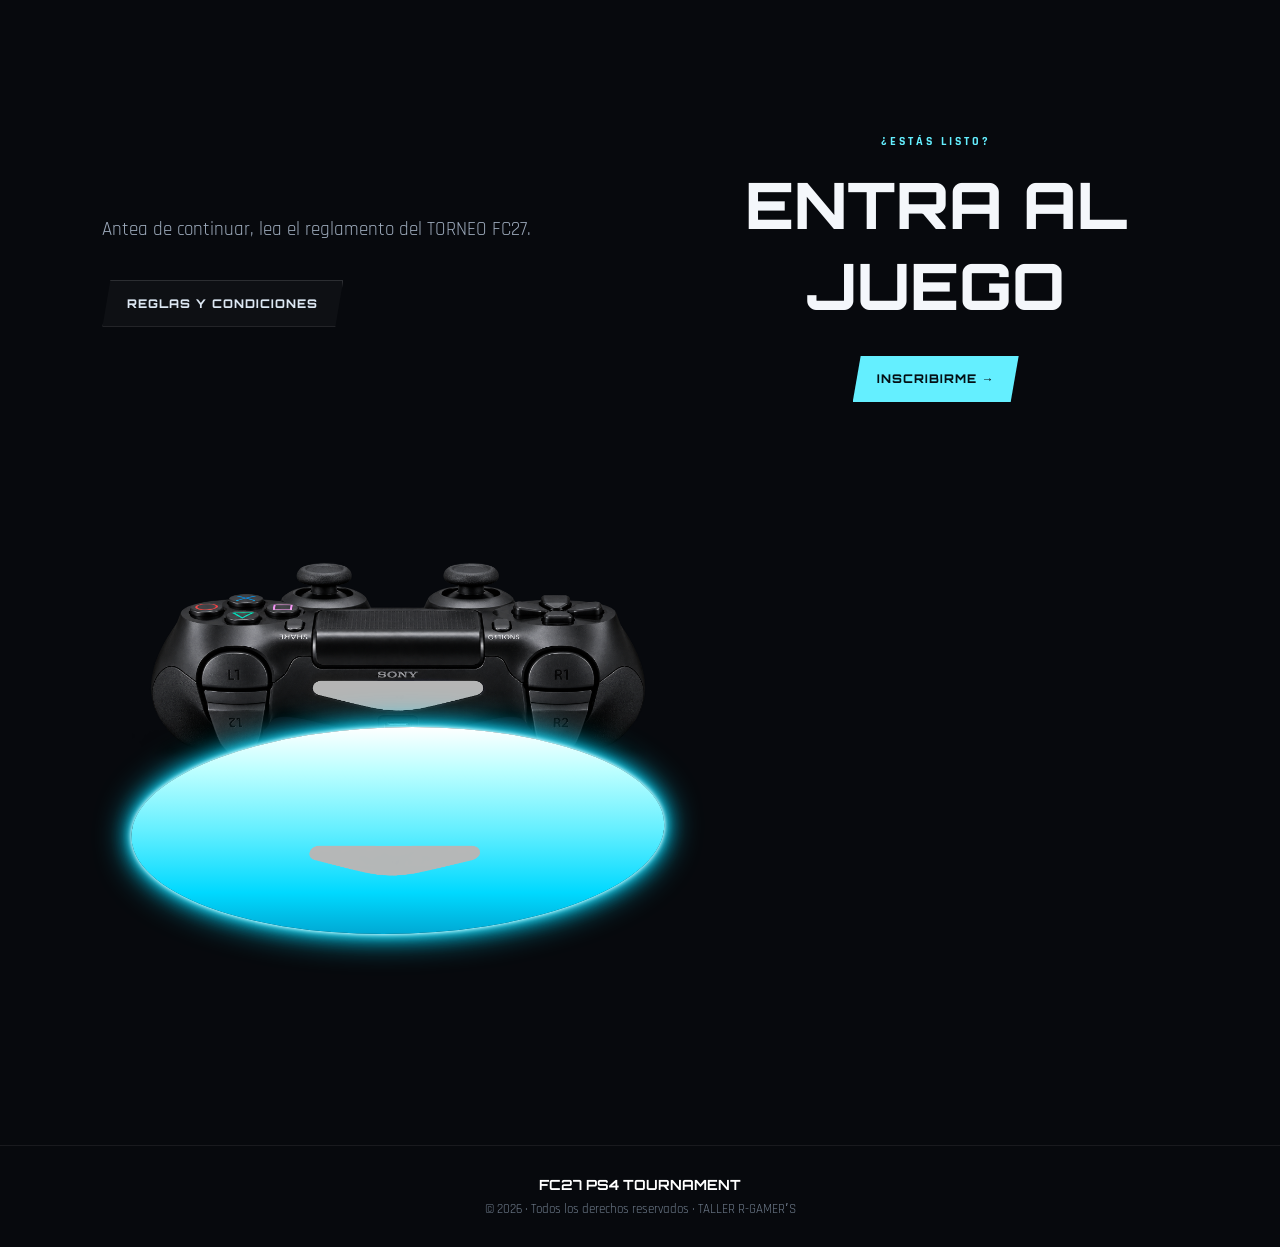
==== commit f6f6d1d9: "Update index.html" ====
--- a/index.html
+++ b/index.html
@@ -119,36 +119,16 @@
     <h2>ENTRA AL JUEGO</h2>
     <a class="btn btn-primary" href="inscripcion.html">INSCRIBIRME →</a>
 </section>
- <div class="ps4-controller">
-    <img src="img/mando-ps4.png" alt="Mando PS4">
-    <svg class="ps4-light" viewBox="0 0 300 55" preserveAspectRatio="none">
-        <defs>
-            <linearGradient id="lightGradient" x1="0" y1="0" x2="0" y2="1">
-                <stop offset="0%" stop-color="#8fffff"/>
-                <stop offset="45%" stop-color="#00eaff"/>
-                <stop offset="100%" stop-color="#00b9d8"/>
-            </linearGradient>
-            <filter id="lightGlow" x="-50%" y="-100%" width="200%" height="300%">
-                <feGaussianBlur stdDeviation="5" result="blur"/>
-                <feMerge>
-                    <feMergeNode in="blur"/>
-                    <feMergeNode in="SourceGraphic"/>
-                </feMerge>
-            </filter>
-        </defs>
-        <path
-            d="M24 8
-               C15 9 9 17 12 27
-               C15 38 27 44 43 46
-               L257 46
-               C274 44 286 37 289 27
-               C292 17 285 9 276 8
-               Z"
-            fill="url(#lightGradient)"
-            filter="url(#lightGlow)"
-        />
-    </svg>
+<div class="ps4-controller">
+    <img src="img/mando-ps4.png" alt="Mando PS4" class="ps4-base">
+
+    <!-- Resplandor exterior -->
+    <img src="img/luz.png" alt="" class="ps4-light-glow">
+
+    <!-- Luz LED -->
+    <img src="img/luz.png" alt="" class="ps4-light">
 </div>
+
 </main>
 <footer class="site-footer">
     <div class="footer-inner">
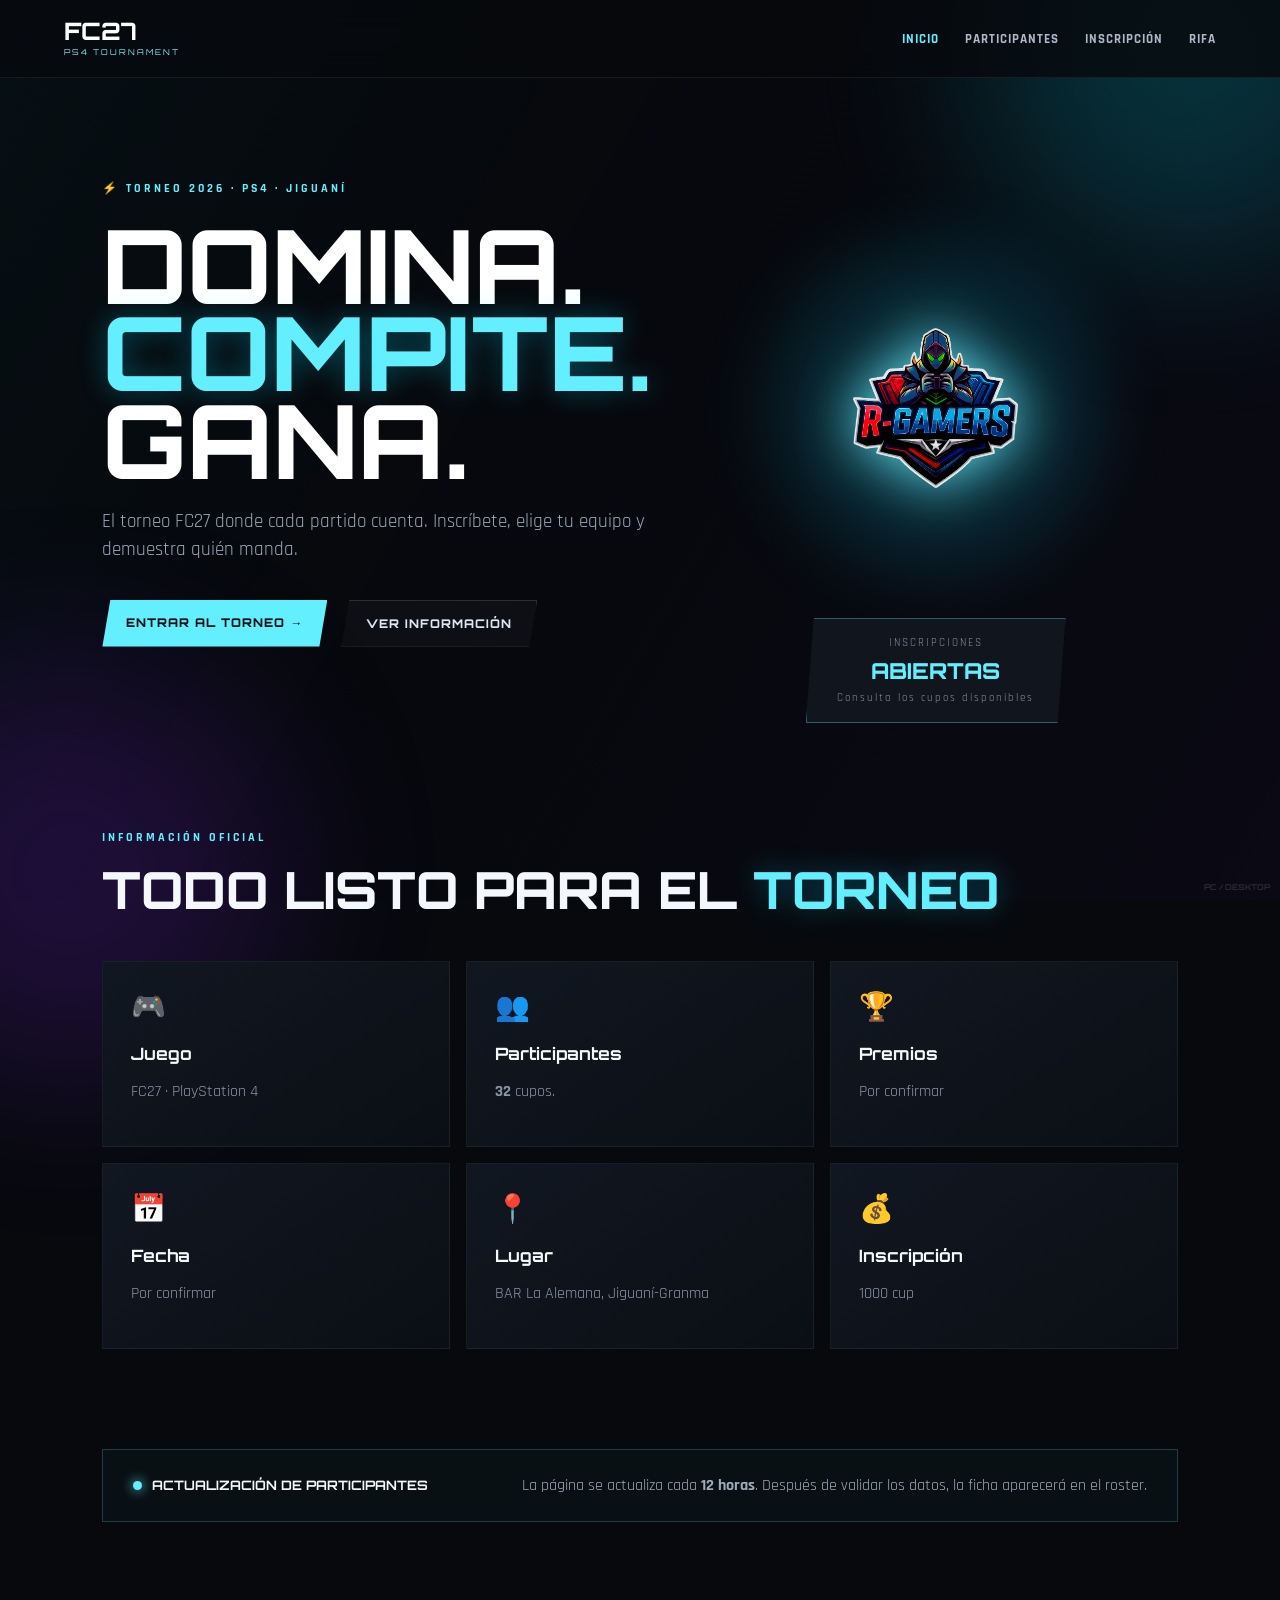
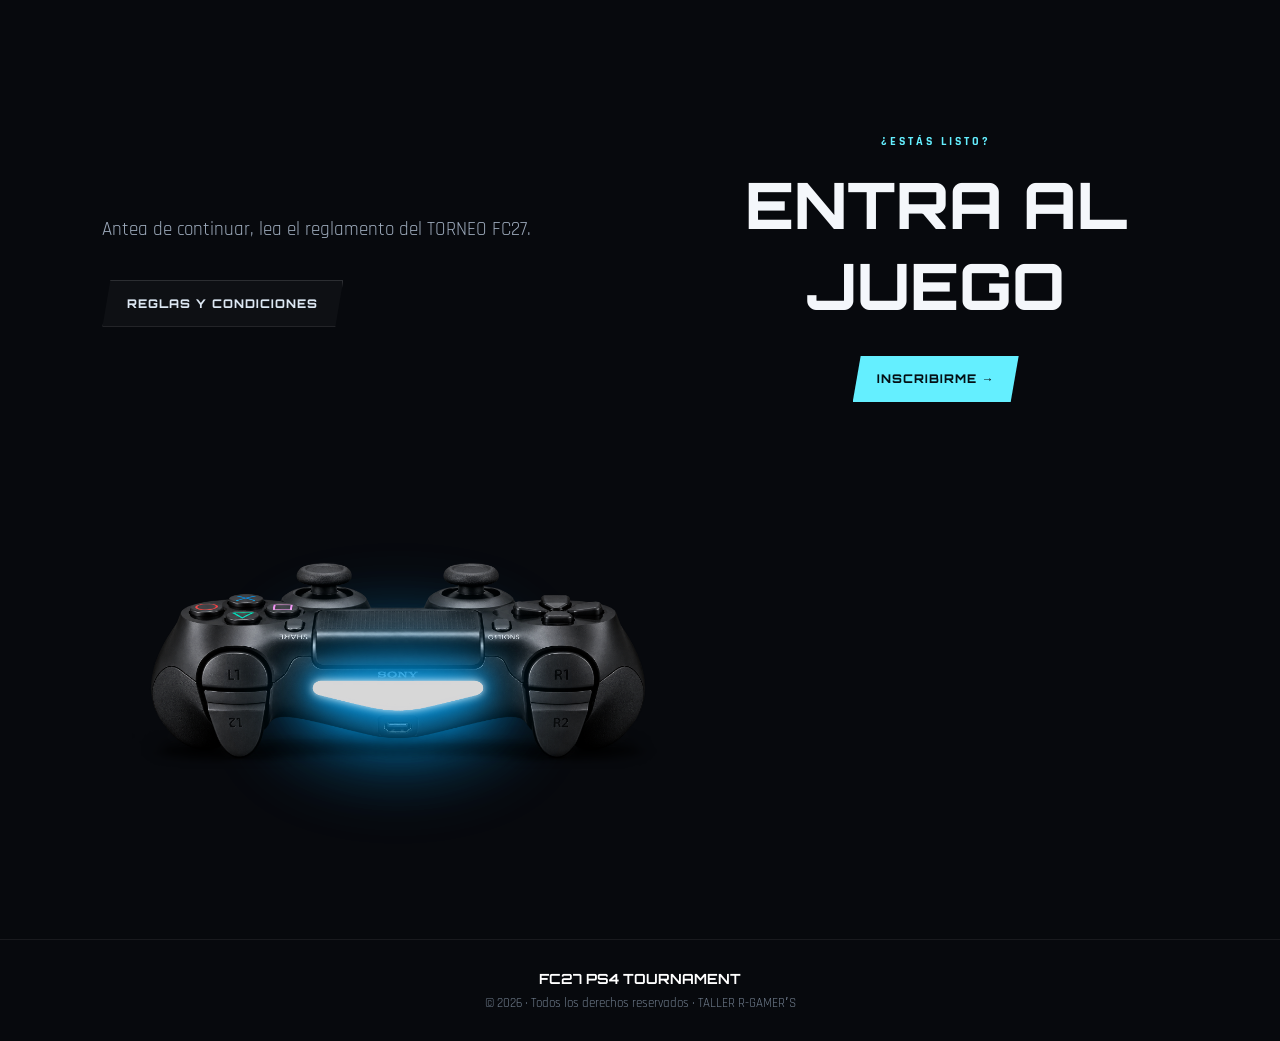
==== commit 3ea06b30: "Update index.html" ====
--- a/index.html
+++ b/index.html
@@ -4,7 +4,7 @@
 
 <meta charset="UTF-8">
 <meta name="viewport" content="width=device-width, initial-scale=1.0">
-<meta name="description" content="Torneo FC27 Jiguaní, Granma, Cuba. Participantes, inscripción, cupos disponibles y novedades del torneo FC27 PS4.">
+<meta name="description" content="Página Web Oficial del Torneo FC27 Jiguaní.">
 <meta name="keywords" content="torneofc27, torneo fc27, torneo fc27 Jiguaní, torneo Jiguaní, FC27 Jiguaní, torneo FIFA Jiguaní, FC27 PS4 Cuba, torneo PlayStation 4 Jiguaní, campeonato FC27">
 <meta name="author" content="FC27 PS4 Tournament">
 <meta name="robots" content="index, follow">
--- a/css/styles.css
+++ b/css/styles.css
@@ -30,8 +30,8 @@
 .controller1{font-size:170px;filter:drop-shadow(0 0 30px var(--cyan));transform:rotate(-12deg);animation:float 4s ease-in-out infinite}
 .controller {
     position: relative;
-    width: 280px;
-    max-width: 70%;
+    width: 165px;
+    max-width: 72%;
     filter: drop-shadow(0 0 30px var(--cyan));
     animation: logoFloat 5s ease-in-out infinite;
     z-index: 3;
@@ -144,28 +144,8 @@
     }
 }
 @keyframes logoFloat {
-    0% {
-        transform: translate(0, 0) rotate(-2deg);
-    }
-
-    20% {
-        transform: translate(7px, -14px) rotate(2deg);
-    }
-
-    40% {
-        transform: translate(-5px, -24px) rotate(-1deg);
-    }
-
-    60% {
-        transform: translate(9px, -10px) rotate(2deg);
-    }
-
-    80% {
-        transform: translate(-7px, -20px) rotate(-2deg);
-    }
-
-    100% {
-        transform: translate(0, 0) rotate(-2deg);
+   40% {
+        transform: translate(0px, -8px) rotate(1deg);
     }
 }
 .hero-card {
@@ -237,88 +217,247 @@
 .help-panel h2{font:800 30px Orbitron}.help-panel li{margin:9px 0;color:#b5c0cc}.help-note{color:#8997a8;line-height:1.5}.help-close{position:absolute;right:15px;top:10px;background:transparent;border:0;color:#fff;font-size:32px;cursor:pointer}
 .site-footer{margin-top:60px;border-top:1px solid #ffffff12;background:#07090d;padding:30px 20px;text-align:center}.footer-inner{display:flex;flex-direction:column;align-items:center;justify-content:center;gap:8px}.footer-inner b{font:700 14px Orbitron;color:#fff}.footer-inner span{color:#6f7c8c;font-size:13px}
 .ps4-controller {
-    position:relative;
-    width:min(600px,90%);
-    margin:60px auto 30px;
-}
-
-.ps4-controller img {
-    display:block;
-    width:100%;
-    height:auto;
-}
+    position: relative;
+    width: min(600px, 90%);
+    margin: 60px auto 30px;
+    isolation: isolate;
+}
+
+.ps4-base {
+    display: block;
+    width: 100%;
+    height: auto;
+    position: relative;
+    z-index: 2;
+}
+
+/* =========================================
+   RESPLANDOR EXTERIOR
+   ========================================= */
+
+.ps4-light-glow {
+    position: absolute;
+    inset: 0;
+    width: 100%;
+    height: 100%;
+    object-fit: contain;
+
+    z-index: 1;
+    pointer-events: none;
+
+    opacity: .75;
+
+    filter:
+        blur(14px)
+        drop-shadow(0 0 10px #00aaff)
+        drop-shadow(0 0 25px #00aaff)
+        drop-shadow(0 0 50px #00aaff);
+
+    animation: ps4GlowRGB 12s infinite ease-in-out;
+}
+
+/* =========================================
+   LUZ LED REAL
+   ========================================= */
 
 .ps4-light {
     position: absolute;
-
-    /* POSICIÓN SOBRE LA BARRA DEL MANDO */
-    left: 50%;
-    top: 40%;
-
-    /* TAMAÑO */
-    width: 30%;
-    height: 4%;
-
-    /* FORMA */
-    transform: translateX(-50%) skewX(-8deg);
-    border-radius: 50%;
-
-    /* LUZ */
-    background: linear-gradient(
-        180deg,
-        #ffffff 0%,
-        #bfffff 20%,
-        #64efff 50%,
-        #00d9ff 80%,
-        #00a9d4 100%
-    );
-
-    /* BRILLO */
-    box-shadow:
-        0 0 4px #ffffff,
-        0 0 10px #64efff,
-        0 0 20px #00d9ff,
-        0 0 35px #00d9ff;
-
+    inset: 0;
+
+    width: 100%;
+    height: 100%;
+
+    object-fit: contain;
+
+    z-index: 3;
     pointer-events: none;
-    z-index: 3;
-
-    /* PULSO CONTINUO */
-    animation: ps4LightPulse 1.8s ease-in-out infinite;
-}
-
-
-@keyframes ps4LightPulse {
-
-    0%, 100% {
-        opacity: 0.45;
-
-        box-shadow:
-            0 0 3px #ffffff,
-            0 0 8px #64efff,
-            0 0 16px #00d9ff;
-    }
-
-    50% {
+
+    opacity: .9;
+
+    filter:
+        brightness(1.2)
+        drop-shadow(0 0 4px #ffffff)
+        drop-shadow(0 0 10px #00aaff)
+        drop-shadow(0 0 22px #00aaff)
+        drop-shadow(0 0 40px #00aaff);
+
+    animation: ps4LightRGB 12s infinite ease-in-out;
+}
+
+
+/* =========================================
+   ANIMACIÓN DE LA LUZ
+   ========================================= */
+
+@keyframes ps4LightRGB {
+
+    /* AZUL */
+    0%,
+    15% {
+        opacity: .45;
+
+        filter:
+            brightness(1.15)
+            drop-shadow(0 0 4px #ffffff)
+            drop-shadow(0 0 10px #008cff)
+            drop-shadow(0 0 22px #008cff)
+            drop-shadow(0 0 40px #008cff);
+    }
+
+    20% {
         opacity: 1;
 
-        box-shadow:
-            0 0 6px #ffffff,
-            0 0 15px #64efff,
-            0 0 30px #00d9ff,
-            0 0 50px #00d9ff;
-    }
-}
-.ps4-luz {
-    position:relative;
-    width:min(600px,90%);
-    margin:60px auto 30px;
-}
-
-.ps4-luz img {
-    display:block;
-    width:100%;
-    height:auto;
+        filter:
+            brightness(1.5)
+            drop-shadow(0 0 5px #ffffff)
+            drop-shadow(0 0 15px #008cff)
+            drop-shadow(0 0 30px #008cff)
+            drop-shadow(0 0 60px #008cff);
+    }
+
+    /* MORADO */
+    30%,
+    40% {
+        opacity: .75;
+
+        filter:
+            brightness(1.25)
+            drop-shadow(0 0 5px #ffffff)
+            drop-shadow(0 0 15px #8b2cff)
+            drop-shadow(0 0 30px #8b2cff)
+            drop-shadow(0 0 50px #8b2cff);
+    }
+
+    /* ROJO */
+    50%,
+    60% {
+        opacity: 1;
+
+        filter:
+            brightness(1.35)
+            drop-shadow(0 0 5px #ffffff)
+            drop-shadow(0 0 15px #ff1744)
+            drop-shadow(0 0 30px #ff1744)
+            drop-shadow(0 0 55px #ff1744);
+    }
+
+    /* VERDE */
+    70%,
+    80% {
+        opacity: .7;
+
+        filter:
+            brightness(1.3)
+            drop-shadow(0 0 5px #ffffff)
+            drop-shadow(0 0 15px #00ff88)
+            drop-shadow(0 0 30px #00ff88)
+            drop-shadow(0 0 55px #00ff88);
+    }
+
+    /* CIAN */
+    90% {
+        opacity: 1;
+
+        filter:
+            brightness(1.5)
+            drop-shadow(0 0 5px #ffffff)
+            drop-shadow(0 0 15px #00eaff)
+            drop-shadow(0 0 30px #00eaff)
+            drop-shadow(0 0 60px #00eaff);
+    }
+
+    100% {
+        opacity: .45;
+
+        filter:
+            brightness(1.15)
+            drop-shadow(0 0 4px #ffffff)
+            drop-shadow(0 0 10px #008cff)
+            drop-shadow(0 0 22px #008cff)
+            drop-shadow(0 0 40px #008cff);
+    }
+}
+
+
+/* =========================================
+   RESPLANDOR GRANDE
+   ========================================= */
+
+@keyframes ps4GlowRGB {
+
+    0%,
+    15% {
+        opacity: .25;
+
+        filter:
+            blur(16px)
+            drop-shadow(0 0 20px #008cff)
+            drop-shadow(0 0 45px #008cff)
+            drop-shadow(0 0 80px #008cff);
+    }
+
+    20% {
+        opacity: .75;
+
+        filter:
+            blur(18px)
+            drop-shadow(0 0 25px #008cff)
+            drop-shadow(0 0 60px #008cff)
+            drop-shadow(0 0 100px #008cff);
+    }
+
+    30%,
+    40% {
+        opacity: .45;
+
+        filter:
+            blur(18px)
+            drop-shadow(0 0 25px #8b2cff)
+            drop-shadow(0 0 60px #8b2cff)
+            drop-shadow(0 0 100px #8b2cff);
+    }
+
+    50%,
+    60% {
+        opacity: .65;
+
+        filter:
+            blur(18px)
+            drop-shadow(0 0 25px #ff1744)
+            drop-shadow(0 0 60px #ff1744)
+            drop-shadow(0 0 100px #ff1744);
+    }
+
+    70%,
+    80% {
+        opacity: .45;
+
+        filter:
+            blur(18px)
+            drop-shadow(0 0 25px #00ff88)
+            drop-shadow(0 0 60px #00ff88)
+            drop-shadow(0 0 100px #00ff88);
+    }
+
+    90% {
+        opacity: .75;
+
+        filter:
+            blur(18px)
+            drop-shadow(0 0 25px #00eaff)
+            drop-shadow(0 0 60px #00eaff)
+            drop-shadow(0 0 100px #00eaff);
+    }
+
+    100% {
+        opacity: .25;
+
+        filter:
+            blur(16px)
+            drop-shadow(0 0 20px #008cff)
+            drop-shadow(0 0 45px #008cff)
+            drop-shadow(0 0 80px #008cff);
+    }
 }
 @media(max-width:1050px){.roster{grid-template-columns:repeat(3,minmax(0,1fr))}.info-grid{grid-template-columns:repeat(2,1fr)}}
 @media(max-width:800px){.site-header{min-height:68px}.nav-toggle{display:block}.main-nav{display:none;position:absolute;top:68px;left:0;right:0;padding:15px 20px;flex-direction:column;gap:0;background:#07090df5;border-bottom:1px solid #ffffff12;backdrop-filter:blur(15px)}.main-nav.open{display:flex}.main-nav a{padding:14px 5px;border-bottom:1px solid #ffffff08}.hero{grid-template-columns:1fr;min-height:auto;padding-top:60px}.hero-art{height:340px}.controller{width: 220px; max-width: 72%;}.hero-card{  left: 50%;right: auto;transform: translateX(-50%);bottom: -55px;width: 230px;}.registration-layout{grid-template-columns:1fr}.payment-card{position:relative;top:auto}.roster{grid-template-columns:repeat(2,minmax(0,1fr))}.roster-toolbar{align-items:flex-start;flex-direction:column}}
